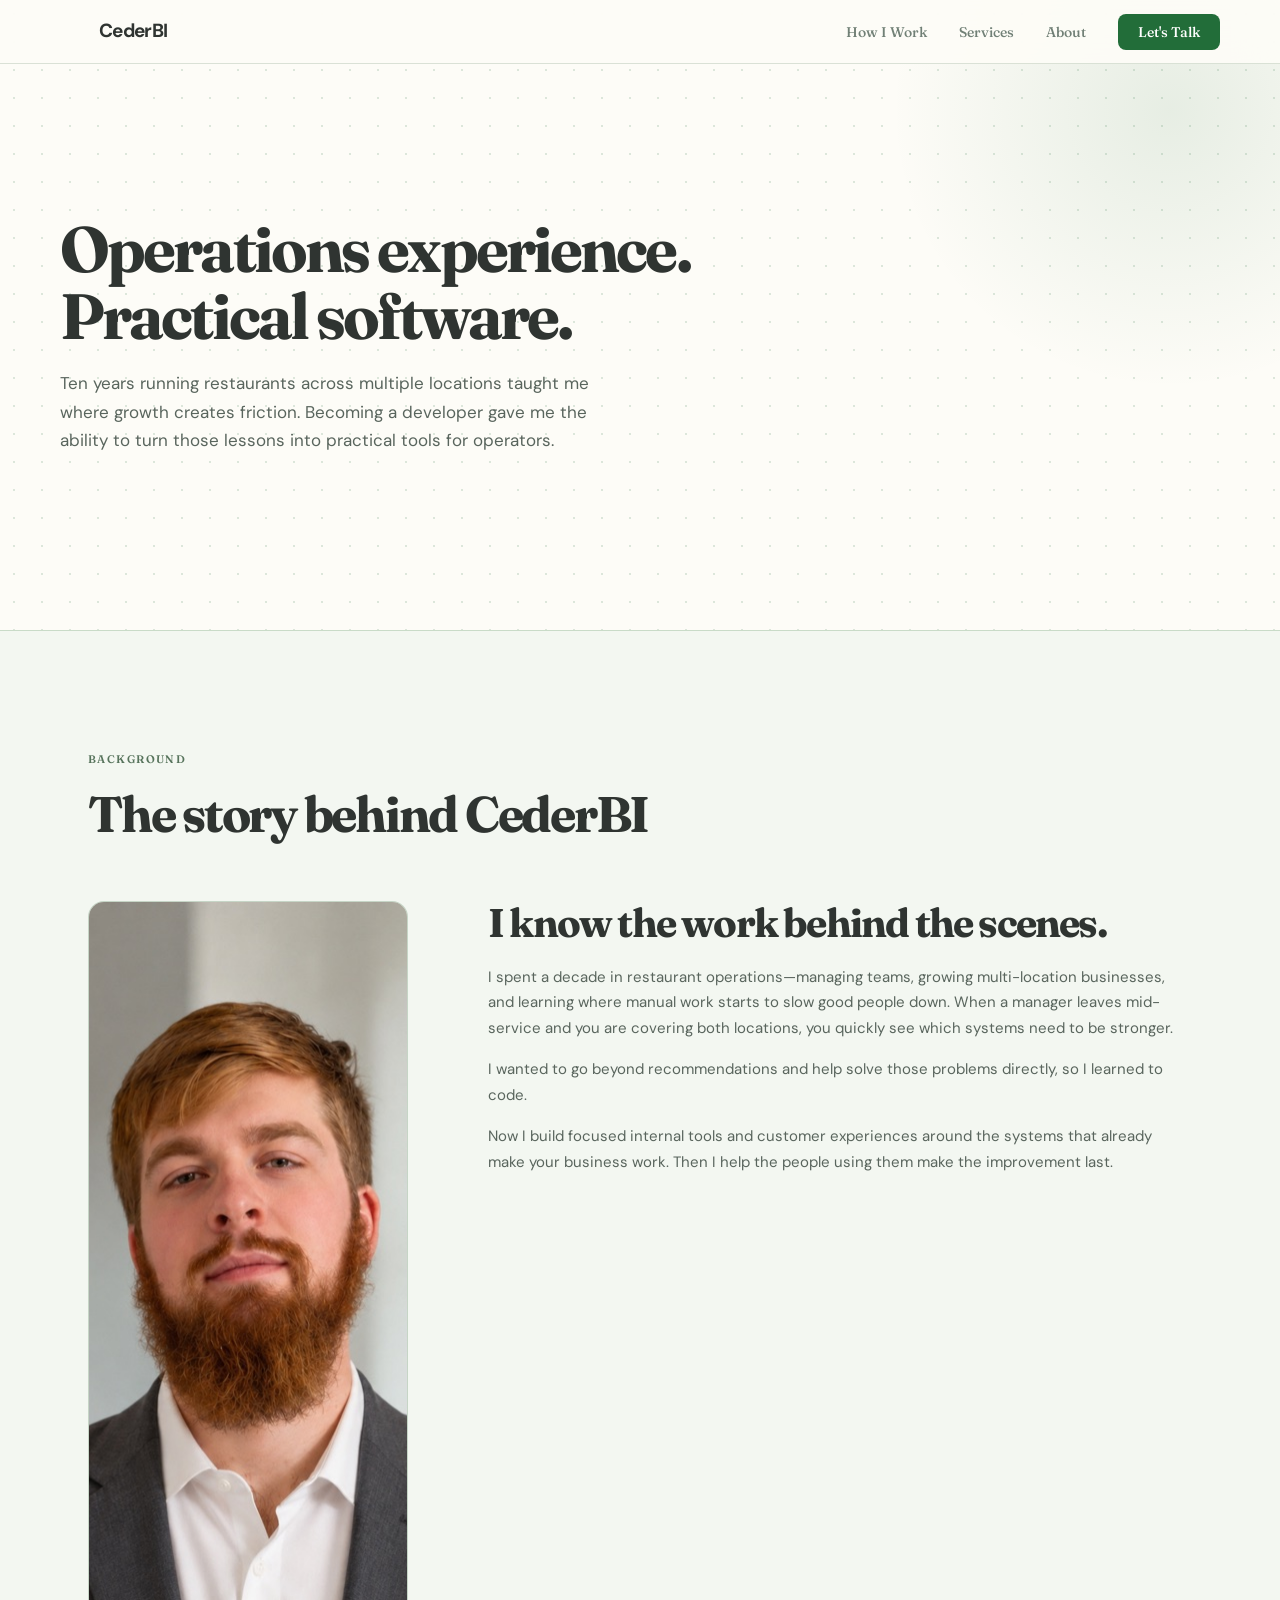
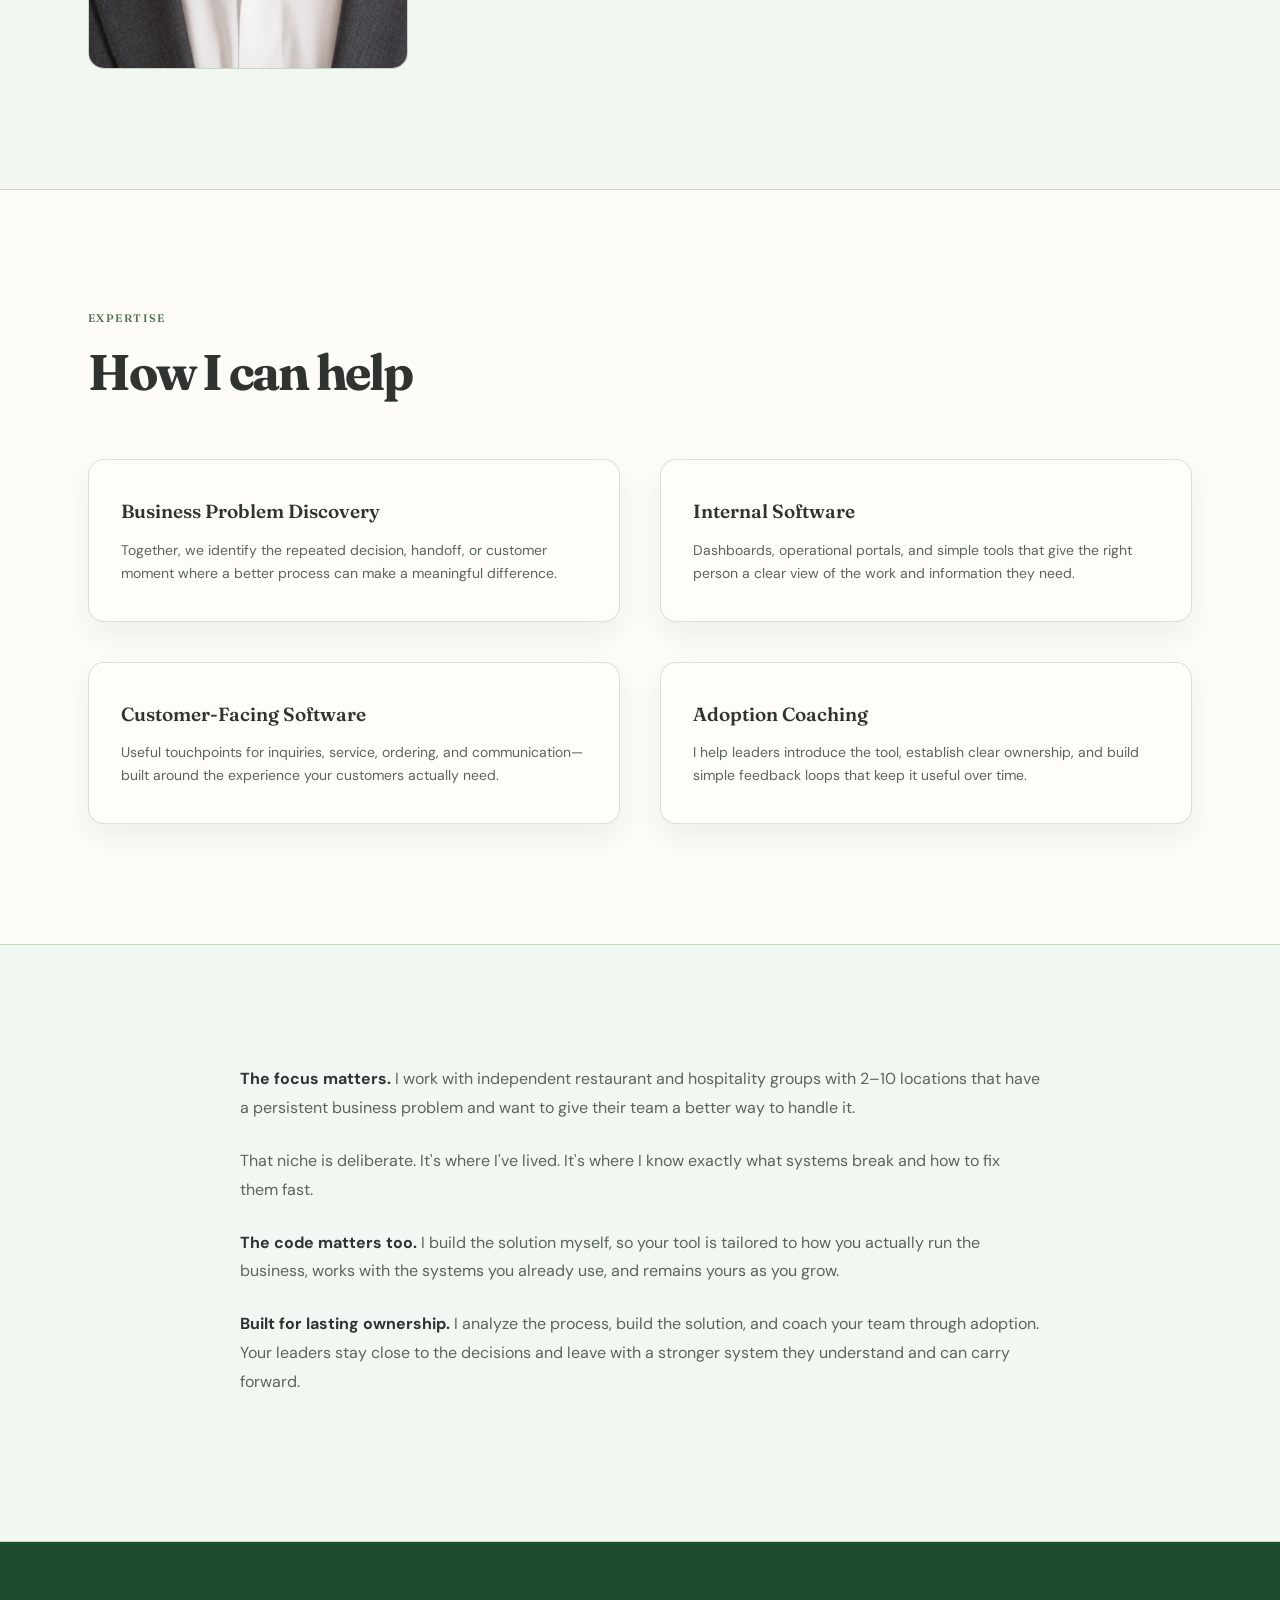
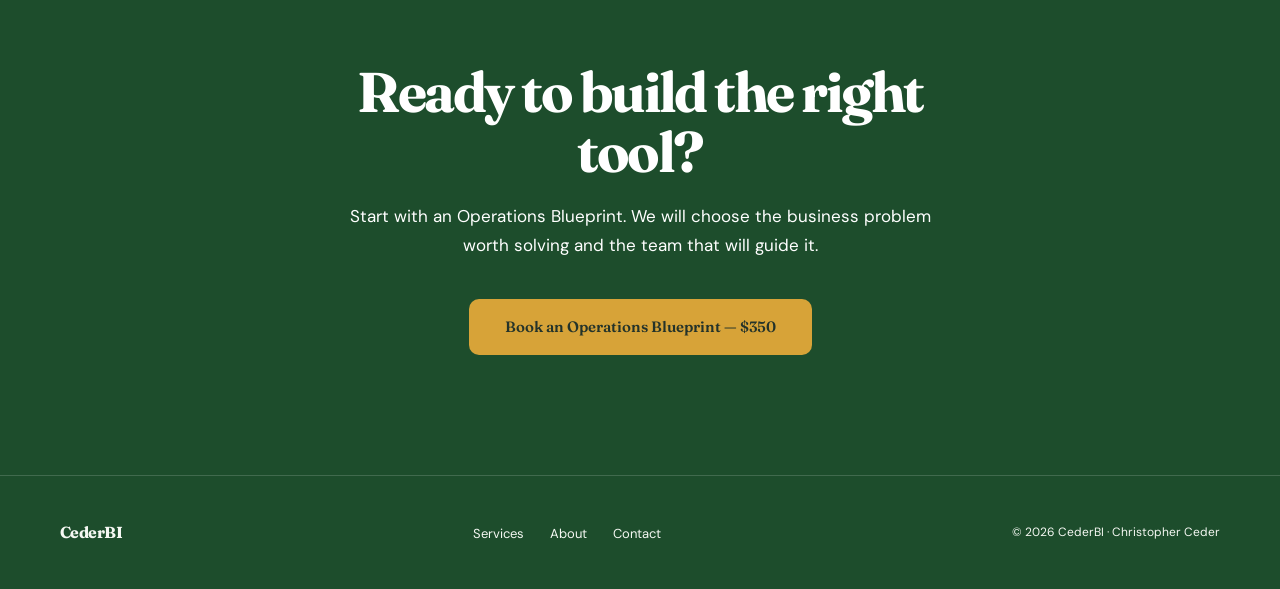
==== about.html @ f05409d7 "Refine positioning and messaging across site pages" ====
<!DOCTYPE html>
<html lang="en">
<head>
  <meta charset="UTF-8" />
  <meta name="viewport" content="width=device-width, initial-scale=1.0" />
  <title>About Christopher Ceder | Hospitality Software Builder</title>
  <meta name="description" content="Christopher Ceder combines restaurant-operations experience with software development to build focused tools and coach hospitality teams to use them." />
  <link rel="canonical" href="https://cederbi.com/about.html" />
  <meta property="og:title" content="About Christopher Ceder | CederBI" />
  <meta property="og:description" content="An operator who builds focused software for hospitality teams." />
  <meta property="og:type" content="profile" />
  <meta property="og:url" content="https://cederbi.com/about.html" />
  <meta property="og:image" content="https://cederbi.com/logo.png" />

  <link rel="preconnect" href="https://fonts.googleapis.com" />
  <link rel="preconnect" href="https://fonts.gstatic.com" crossorigin />
  <link href="https://fonts.googleapis.com/css2?family=DM+Sans:wght@400;500;600;700&family=Fraunces:opsz,wght@9..144,500;9..144,600;9..144,700&display=swap" rel="stylesheet" />
  <link rel="icon" type="image/png" href="favicon.png" />
  <style>
    :root {
      --bg-0: #090B0F;
      --bg-1: #0F1117;
      --bg-2: #14161E;
      --bdr: rgba(255, 255, 255, 0.07);
      --bdr-hover: rgba(255, 255, 255, 0.14);
      --bdr-accent: rgba(124, 58, 237, 0.28);
      --c-amber:  #F59E0B;
      --c-violet: #7C3AED;
      --c-indigo: #4F46E5;
      --grad:   linear-gradient(135deg, #F59E0B 0%, #7C3AED 52%, #4F46E5 100%);
      --grad-h: linear-gradient(90deg,  #F59E0B 0%, #7C3AED 52%, #4F46E5 100%);
      --t1: #F1F5F9;
      --t2: #94A3B8;
      --t3: #475569;
      --f-disp: 'Space Grotesk', system-ui, sans-serif;
      --f-body: 'Inter', system-ui, sans-serif;
      --max-w: 1160px;
      --sp: 120px;
      --r: 16px;
    }

    *, *::before, *::after { box-sizing: border-box; margin: 0; padding: 0; }
    html { scroll-behavior: smooth; }
    body {
      background: var(--bg-0);
      color: var(--t1);
      font-family: var(--f-body);
      font-size: 16px;
      line-height: 1.6;
      -webkit-font-smoothing: antialiased;
    }

    .wrap { max-width: var(--max-w); margin: 0 auto; padding: 0 28px; }
    .grad-text {
      background: var(--grad);
      -webkit-background-clip: text;
      -webkit-text-fill-color: transparent;
      background-clip: text;
    }
    .rule {
      width: 100%;
      height: 1px;
      background: var(--grad-h);
      opacity: 0.22;
    }
    .eyebrow {
      display: block;
      font-family: var(--f-disp);
      font-size: 11px;
      font-weight: 600;
      letter-spacing: 0.13em;
      text-transform: uppercase;
      color: var(--t3);
      margin-bottom: 18px;
    }

    .btn {
      display: inline-flex;
      align-items: center;
      justify-content: center;
      gap: 8px;
      font-family: var(--f-disp);
      font-weight: 600;
      font-size: 14px;
      border-radius: 10px;
      text-decoration: none;
      padding: 13px 26px;
      transition: opacity 0.2s ease, transform 0.2s ease;
      cursor: pointer;
      border: none;
    }
    .btn:hover { transform: translateY(-1px); }
    .btn-primary { background: var(--grad); color: #07060A; }
    .btn-primary:hover { opacity: 0.87; }
    .btn-ghost { background: transparent; color: var(--t2); border: 1px solid var(--bdr); }
    .btn-ghost:hover { border-color: var(--bdr-hover); color: var(--t1); }

    nav {
      position: fixed;
      top: 0; left: 0; right: 0;
      z-index: 200;
      padding: 0 28px;
      height: 64px;
      display: flex;
      align-items: center;
      background: rgba(9, 11, 15, 0.65);
      backdrop-filter: blur(20px);
      border-bottom: 1px solid var(--bdr);
      transition: background 0.3s;
    }
    .nav-inner {
      width: 100%;
      max-width: var(--max-w);
      margin: 0 auto;
      display: flex;
      align-items: center;
      justify-content: space-between;
    }
    .nav-logo {
      font-family: var(--f-disp);
      font-size: 18px;
      font-weight: 700;
      letter-spacing: -0.02em;
      color: var(--t1);
      text-decoration: none;
    }
    .nav-links {
      display: flex;
      align-items: center;
      gap: 32px;
      list-style: none;
    }
    .nav-links a {
      font-family: var(--f-disp);
      font-size: 14px;
      font-weight: 500;
      color: var(--t3);
      text-decoration: none;
      transition: color 0.2s;
    }
    .nav-links a:hover { color: var(--t1); }
    .nav-cta {
      font-family: var(--f-disp);
      font-size: 13px;
      font-weight: 600;
      background: var(--grad);
      color: #07060A !important;
      padding: 9px 20px;
      border-radius: 8px;
      text-decoration: none;
      transition: opacity 0.2s;
    }
    .nav-cta:hover { opacity: 0.85; }

    section { padding: var(--sp) 28px; }

    .hero {
      min-height: 70vh;
      padding: 120px 28px 80px;
      display: flex;
      align-items: center;
      position: relative;
      overflow: hidden;
    }
    .hero::before {
      content: '';
      position: absolute;
      inset: 0;
      background-image: radial-gradient(circle, rgba(255,255,255,0.045) 1px, transparent 1px);
      background-size: 28px 28px;
      pointer-events: none;
    }
    .hero-glow {
      position: absolute;
      top: -180px; right: -180px;
      width: 580px; height: 580px;
      background: radial-gradient(circle, rgba(124,58,237,0.11) 0%, transparent 68%);
      pointer-events: none;
    }
    .hero-inner {
      position: relative;
      z-index: 1;
      max-width: var(--max-w);
      margin: 0 auto;
      width: 100%;
    }
    .hero h1 {
      font-family: var(--f-disp);
      font-size: clamp(40px, 5vw, 64px);
      font-weight: 700;
      letter-spacing: -0.03em;
      line-height: 1.05;
      color: var(--t1);
      margin-bottom: 20px;
    }
    .hero p {
      font-size: 17px;
      color: var(--t2);
      line-height: 1.68;
      max-width: 560px;
    }

    .sec-head {
      margin-bottom: 60px;
    }
    .sec-head h2 {
      font-family: var(--f-disp);
      font-size: clamp(30px, 4vw, 50px);
      font-weight: 700;
      letter-spacing: -0.025em;
      line-height: 1.08;
      color: var(--t1);
    }
    .sec-head p {
      margin-top: 16px;
      font-size: 17px;
      color: var(--t2);
      max-width: 500px;
      line-height: 1.65;
    }

    .bio-section {
      background: var(--bg-1);
    }

    .bio-grid {
      display: grid;
      grid-template-columns: 320px 1fr;
      gap: 80px;
      align-items: start;
    }

    .bio-photo-wrap { position: relative; }

    .bio-photo-placeholder {
      width: 100%;
      aspect-ratio: 3/4;
      background: var(--bg-2);
      border: 1px solid var(--bdr);
      border-radius: 16px;
      display: flex;
      align-items: center;
      justify-content: center;
      color: var(--t3);
      font-family: var(--f-disp);
      font-size: 12px;
    }

    .bio-content h2 {
      font-family: var(--f-disp);
      font-size: clamp(26px, 3.5vw, 40px);
      font-weight: 700;
      letter-spacing: -0.025em;
      line-height: 1.1;
      color: var(--t1);
      margin-bottom: 20px;
    }
    .bio-content p {
      font-size: 15px;
      color: var(--t2);
      line-height: 1.7;
      margin-bottom: 16px;
    }

    .expertise {
      background: var(--bg-0);
    }

    .expertise-grid {
      display: grid;
      grid-template-columns: repeat(2, 1fr);
      gap: 40px;
    }

    .expertise-card {
      background: var(--bg-1);
      border: 1px solid var(--bdr);
      border-radius: var(--r);
      padding: 36px 32px;
      transition: border-color 0.25s ease;
    }
    .expertise-card:hover { border-color: var(--bdr-hover); }
    .expertise-card h3 {
      font-family: var(--f-disp);
      font-size: 19px;
      font-weight: 600;
      color: var(--t1);
      margin-bottom: 12px;
    }
    .expertise-card p {
      font-size: 14px;
      color: var(--t2);
      line-height: 1.65;
    }

    .story-section {
      background: var(--bg-1);
    }

    .story-inner {
      max-width: 800px;
      margin: 0 auto;
    }

    .story-inner p {
      font-size: 16px;
      color: var(--t2);
      line-height: 1.8;
      margin-bottom: 24px;
    }

    .story-inner p strong {
      color: var(--t1);
    }

    .cta-section {
      background: var(--bg-0);
      text-align: center;
    }

    .cta-inner {
      max-width: 600px;
      margin: 0 auto;
    }

    .cta-inner h2 {
      font-family: var(--f-disp);
      font-size: clamp(32px, 5vw, 56px);
      font-weight: 700;
      letter-spacing: -0.03em;
      line-height: 1.08;
      color: var(--t1);
      margin-bottom: 20px;
    }
    .cta-inner p {
      font-size: 17px;
      color: var(--t2);
      line-height: 1.65;
      margin-bottom: 40px;
    }

    footer {
      border-top: 1px solid var(--bdr);
      padding: 44px 28px;
      background: var(--bg-0);
    }
    .footer-inner {
      max-width: var(--max-w);
      margin: 0 auto;
      display: flex;
      align-items: center;
      justify-content: space-between;
    }
    .footer-logo {
      font-family: var(--f-disp);
      font-size: 16px;
      font-weight: 700;
      color: var(--t1);
      text-decoration: none;
    }
    .footer-nav {
      display: flex;
      gap: 26px;
      list-style: none;
    }
    .footer-nav a {
      font-size: 13px;
      color: var(--t3);
      text-decoration: none;
      transition: color 0.2s;
    }
    .footer-nav a:hover { color: var(--t1); }
    .footer-copy {
      font-size: 12px;
      color: var(--t3);
    }

    .reveal {
      opacity: 0;
      transform: translateY(22px);
      transition: opacity 0.65s ease, transform 0.65s ease;
    }
    .reveal.in {
      opacity: 1;
      transform: translateY(0);
    }
    .d1 { transition-delay: 0.08s; }
    .d2 { transition-delay: 0.16s; }

    @media (prefers-reduced-motion: reduce) {
      .reveal { opacity: 1; transform: none; transition: none; }
    }

    @media (max-width: 960px) {
      :root { --sp: 80px; }
      .bio-grid,
      .expertise-grid { grid-template-columns: 1fr; gap: 48px; }
      .footer-inner { flex-direction: column; gap: 20px; text-align: center; }
      .footer-nav { justify-content: center; }
      nav .nav-links { display: none; }
    }
  </style>
  <link rel="stylesheet" href="site.css?v=20260731-1" />
</head>
<body>
  <a class="skip-link" href="#main-content">Skip to content</a>

  <nav id="nav">
    <div class="nav-inner">
      <a class="nav-logo" href="index.html"><span class="brand-mark" aria-hidden="true"><img src="logo.png" alt="" /></span><span>CederBI</span></a>
      <button class="nav-toggle" type="button" aria-expanded="false" aria-controls="primary-navigation">Menu</button>
      <ul class="nav-links" id="primary-navigation">
        <li><a href="index.html#approach">How I Work</a></li>
        <li><a href="services.html">Services</a></li>
        <li><a href="about.html">About</a></li>
        <li><a class="nav-cta" href="contact.html">Let's Talk</a></li>
      </ul>
    </div>
  </nav>

  <main id="main-content">

  <section class="hero">
    <div class="hero-glow"></div>
    <div class="hero-inner reveal">
      <h1>Operations experience.<br>Practical software.</h1>
      <p>Ten years running restaurants across multiple locations taught me where growth creates friction. Becoming a developer gave me the ability to turn those lessons into practical tools for operators.</p>
    </div>
  </section>

  <div class="rule"></div>

  <section class="bio-section">
    <div class="wrap">
      <div class="sec-head reveal">
        <span class="eyebrow">Background</span>
        <h2>The story behind CederBI</h2>
      </div>

      <div class="bio-grid">
        <div class="bio-photo-wrap reveal">
          <img src="headshot.jpg" alt="Christopher Ceder" width="960" height="768" loading="lazy" class="bio-photo-placeholder" style="object-fit: cover; object-position: center top;">
        </div>

        <div class="bio-content reveal d2">
          <h2>I know the work behind the scenes.</h2>
          <p>I spent a decade in restaurant operations—managing teams, growing multi-location businesses, and learning where manual work starts to slow good people down. When a manager leaves mid-service and you are covering both locations, you quickly see which systems need to be stronger.</p>
          <p>I wanted to go beyond recommendations and help solve those problems directly, so I learned to code.</p>
          <p>Now I build focused internal tools and customer experiences around the systems that already make your business work. Then I help the people using them make the improvement last.</p>
        </div>
      </div>
    </div>
  </section>

  <div class="rule"></div>

  <section class="expertise">
    <div class="wrap">
      <div class="sec-head reveal">
        <span class="eyebrow">Expertise</span>
        <h2>How I can help</h2>
      </div>

      <div class="expertise-grid">
        <div class="expertise-card reveal d1">
          <h3>Business Problem Discovery</h3>
          <p>Together, we identify the repeated decision, handoff, or customer moment where a better process can make a meaningful difference.</p>
        </div>

        <div class="expertise-card reveal d2">
          <h3>Internal Software</h3>
          <p>Dashboards, operational portals, and simple tools that give the right person a clear view of the work and information they need.</p>
        </div>

        <div class="expertise-card reveal d1">
          <h3>Customer-Facing Software</h3>
          <p>Useful touchpoints for inquiries, service, ordering, and communication—built around the experience your customers actually need.</p>
        </div>

        <div class="expertise-card reveal d2">
          <h3>Adoption Coaching</h3>
          <p>I help leaders introduce the tool, establish clear ownership, and build simple feedback loops that keep it useful over time.</p>
        </div>
      </div>
    </div>
  </section>

  <div class="rule"></div>

  <section class="story-section">
    <div class="wrap">
      <div class="story-inner reveal">
        <p><strong>The focus matters.</strong> I work with independent restaurant and hospitality groups with 2–10 locations that have a persistent business problem and want to give their team a better way to handle it.</p>
        
        <p>That niche is deliberate. It's where I've lived. It's where I know exactly what systems break and how to fix them fast.</p>

        <p><strong>The code matters too.</strong> I build the solution myself, so your tool is tailored to how you actually run the business, works with the systems you already use, and remains yours as you grow.</p>

        <p><strong>Built for lasting ownership.</strong> I analyze the process, build the solution, and coach your team through adoption. Your leaders stay close to the decisions and leave with a stronger system they understand and can carry forward.</p>
      </div>
    </div>
  </section>

  <div class="rule"></div>

  <section class="cta-section">
    <div class="cta-inner reveal">
      <h2>Ready to build the right tool?</h2>
      <p>Start with an Operations Blueprint. We will choose the business problem worth solving and the team that will guide it.</p>
      <a class="btn btn-primary" href="contact.html" style="font-size:15px;padding:16px 36px;">Book an Operations Blueprint — $350</a>
    </div>
  </section>

  </main>

  <footer>
    <div class="footer-inner">
      <a class="footer-logo" href="index.html">CederBI</a>
      <ul class="footer-nav">
        <li><a href="services.html">Services</a></li>
        <li><a href="about.html">About</a></li>
        <li><a href="contact.html">Contact</a></li>
      </ul>
      <span class="footer-copy">© 2026 CederBI · Christopher Ceder</span>
    </div>
  </footer>

  <script src="site.js" defer></script>

</body>
</html>
---- site.css ----
/* Shared site foundation. Page-specific layout remains with each page. */
.skip-link {
  position: fixed;
  top: 10px;
  left: 10px;
  z-index: 1000;
  padding: 10px 14px;
  border-radius: 8px;
  background: #f1f5f9;
  color: #090b0f;
  font-weight: 700;
  text-decoration: none;
  transform: translateY(-160%);
}

.skip-link:focus { transform: translateY(0); }

a:focus-visible,
button:focus-visible,
input:focus-visible,
select:focus-visible,
textarea:focus-visible {
  outline: 3px solid #c88f27;
  outline-offset: 3px;
}

.nav-toggle {
  display: none;
  width: 42px;
  height: 38px;
  border: 1px solid var(--bdr);
  border-radius: 8px;
  background: var(--bg-1);
  color: var(--t1);
  font: 600 13px var(--f-disp);
  cursor: pointer;
}

.form-status {
  display: none;
  margin: 16px 0 0;
  color: var(--t2);
  font-size: 14px;
}

@media (max-width: 960px) {
  .nav-toggle { display: block; }
  nav .nav-links.nav-links-open {
    display: flex !important;
    position: absolute;
    top: 56px;
    left: 16px;
    right: 16px;
    flex-direction: column;
    align-items: stretch;
    gap: 4px;
    padding: 12px;
    border: 1px solid var(--bdr);
    border-radius: 12px;
    background: #fdfcf7;
    box-shadow: 0 18px 40px rgba(0, 0, 0, .35);
  }
  nav .nav-links.nav-links-open a { display: block; padding: 10px 12px; }
  nav .nav-links.nav-links-open .nav-cta { text-align: center; }
}

/* Brand system drawn from the CederBI logo: growth green, warm gold, and charcoal. */
:root {
  --bg-0: #fdfcf7 !important;
  --bg-1: #f3f7f1 !important;
  --bg-2: #e5eee3 !important;
  --bg-3: #d7e5d5 !important;
  --bdr: rgba(37, 82, 47, .16) !important;
  --bdr-hover: rgba(37, 82, 47, .36) !important;
  --bdr-accent: rgba(200, 143, 39, .52) !important;
  --c-amber: #c88f27 !important;
  --c-violet: #226d39 !important;
  --c-indigo: #226d39 !important;
  --grad: #226d39 !important;
  --grad-h: #226d39 !important;
  --t1: #2f3431 !important;
  --t2: #59655d !important;
  --t3: #718076 !important;
  --f-disp: 'Fraunces', Georgia, serif !important;
  --f-body: 'DM Sans', system-ui, sans-serif !important;
}

body { background: var(--bg-0) !important; color: var(--t1) !important; }
nav { background: rgba(253, 252, 247, .93) !important; }
.nav-logo, .footer-logo { letter-spacing: -.035em !important; }
.nav-logo { display: inline-flex !important; align-items: center !important; gap: 8px !important; font-family: var(--f-body) !important; font-size: 19px !important; }
.brand-mark { display: inline-block; width: 31px; height: 31px; overflow: hidden; flex: 0 0 31px; border-radius: 5px; }
.brand-mark img { display: block; width: 100px; max-width: none; height: auto; transform: translate(-34px, -26px); }
.grad-text { background: none !important; -webkit-text-fill-color: var(--c-violet) !important; color: var(--c-violet) !important; }
.rule { background: #c9dbc8 !important; opacity: 1 !important; }
.btn-primary, .nav-cta, .submit-btn { background: #226d39 !important; color: #ffffff !important; }
.btn-ghost { color: var(--t1) !important; background: transparent !important; }
.eyebrow, .hero-pill, .contact-label { color: #56735b !important; }
.hero::before { background-image: radial-gradient(circle, rgba(34, 109, 57, .15) 1px, transparent 1px) !important; }
.hero-glow-v { background: radial-gradient(circle, rgba(200, 143, 39, .13) 0%, transparent 68%) !important; }
.hero-glow-a, .hero-glow { background: radial-gradient(circle, rgba(34, 109, 57, .10) 0%, transparent 68%) !important; }
.hero h1, .sec-head h2, .bio-content h2, .contact-info h2, .final-cta h2, .cta-inner h2 { letter-spacing: -.045em !important; }

/* Replace glossy SaaS cards with warmer, printed-material surfaces. */
.diff-visual, .svc-card, .service-card, .approach-card, .ity-card, .expertise-card,
.contact-form, .faq-item, .about-float-card, .focus-card {
  box-shadow: 0 12px 30px rgba(54, 44, 31, .07) !important;
}
.svc-card, .service-card, .approach-card, .ity-card, .expertise-card, .faq-item, .contact-form {
  background: #fffdf8 !important;
}
.svc-card:hover, .service-card:hover, .approach-card:hover { transform: translateY(-3px) !important; }
.svc-featured, .service-card.featured { background: #e7f0e4 !important; border-color: #226d39 !important; }
.svc-badge { background: #c88f27 !important; color: #24332a !important; }
.ity, .services-bg, .bio-section, .contact-section { background: #f3f7f1 !important; }
.final-cta, .cta-section { background: #1d4d2c !important; }
.final-cta h2, .final-cta p, .cta-inner h2, .cta-inner p { color: #ffffff !important; }
.final-cta .btn-primary, .cta-section .btn-primary { background: #d7a338 !important; color: #24332a !important; }
footer { background: #1d4d2c !important; border-color: rgba(255,255,255,.16) !important; }
footer, footer a, .footer-copy { color: #f5f8f3 !important; }

.focus-card {
  align-self: center;
  padding: 42px;
  border: 1px solid #c9dbc8;
  border-radius: 18px;
  background: #e7f0e4;
  color: var(--t1);
  transform: none;
}
.focus-card-label { margin-bottom: 20px; color: #a8761f; font-size: 11px; font-weight: 700; letter-spacing: .13em; text-transform: uppercase; }
.focus-card h2 { margin-bottom: 28px; font: 600 clamp(28px, 3vw, 40px)/1.08 var(--f-disp); letter-spacing: -.04em; }
.focus-card-steps { border-top: 1px solid #c3d5c2; }
.focus-card-steps div { display: grid; grid-template-columns: 48px 1fr; gap: 12px; padding: 16px 0; border-bottom: 1px solid #c3d5c2; }
.focus-card-steps span { color: #a8761f; font: 600 14px var(--f-disp); }
.focus-card-steps p, .focus-card-note { color: #4f6053; font-size: 14px; line-height: 1.5; }
.focus-card-note { margin-top: 22px; }

@media (max-width: 960px) {
  .focus-card { display: none; }
  nav .nav-links.nav-links-open { background: #fffaf2; }
}
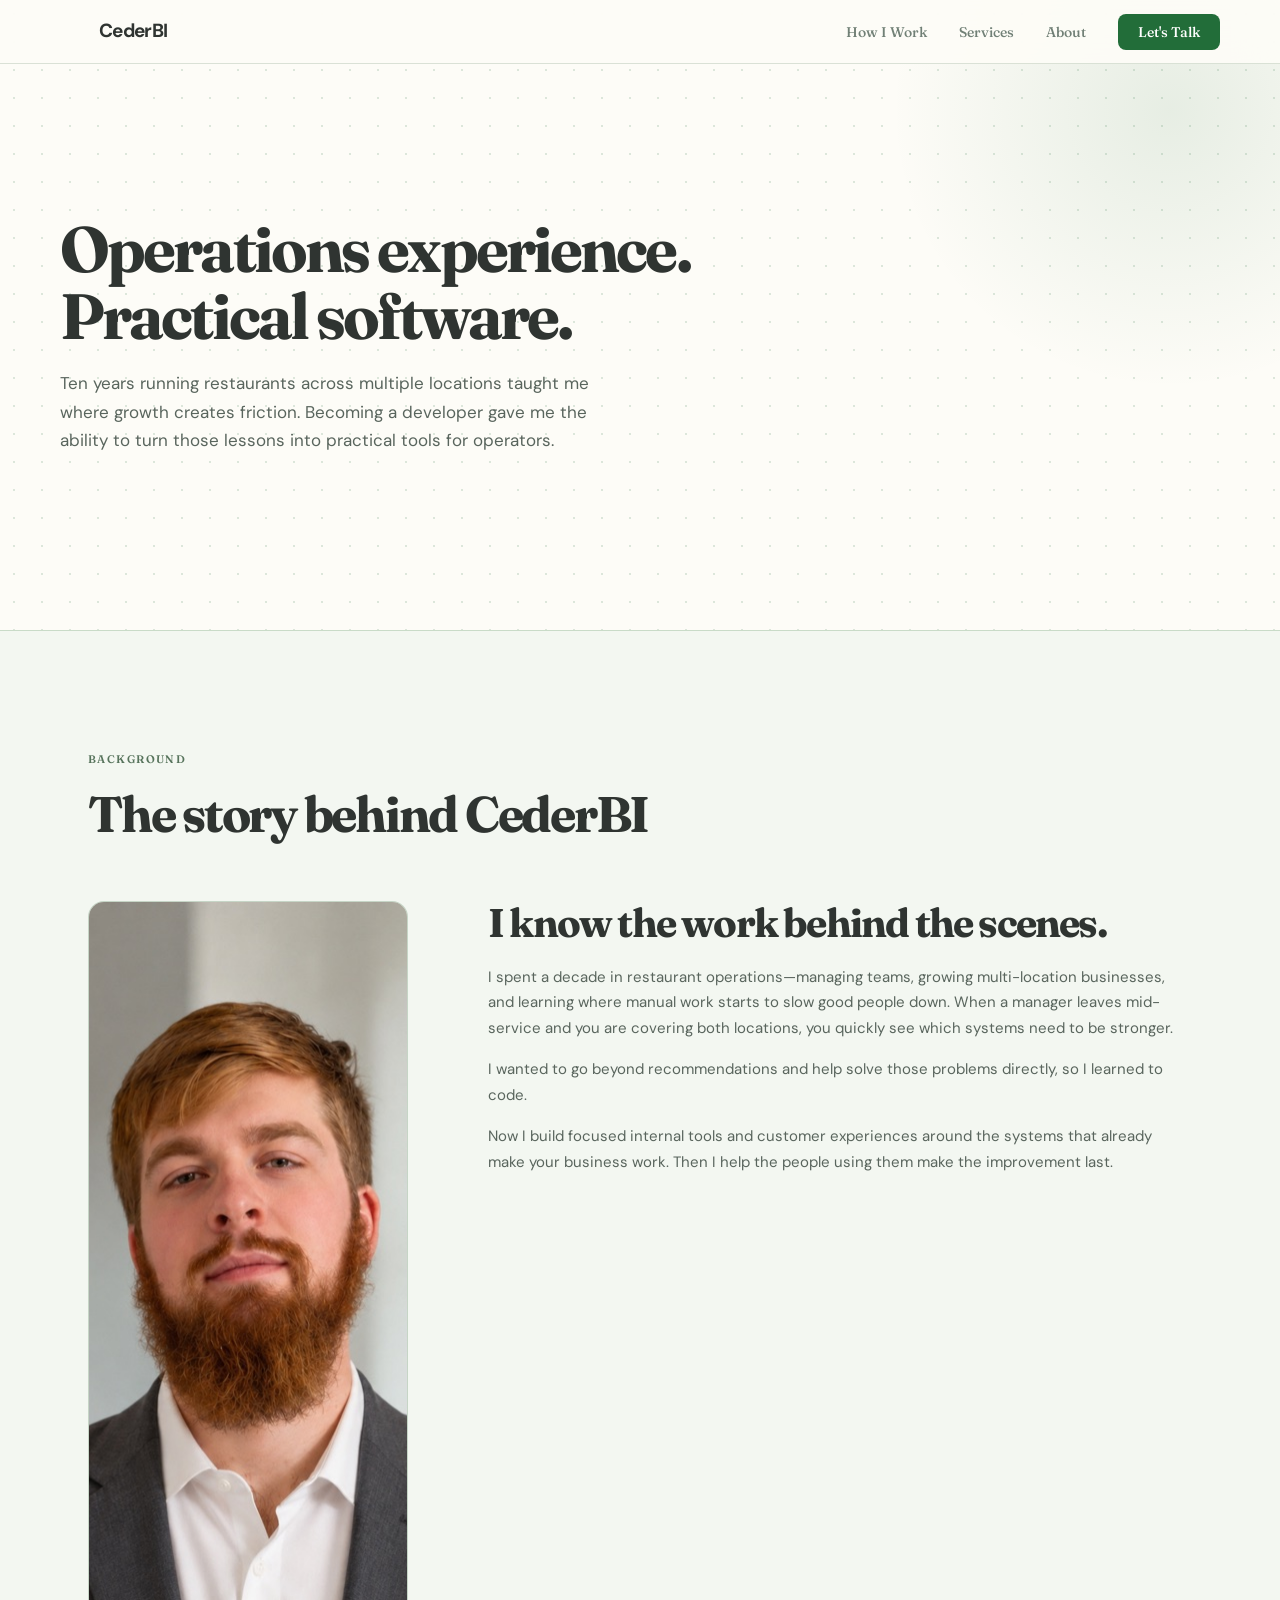
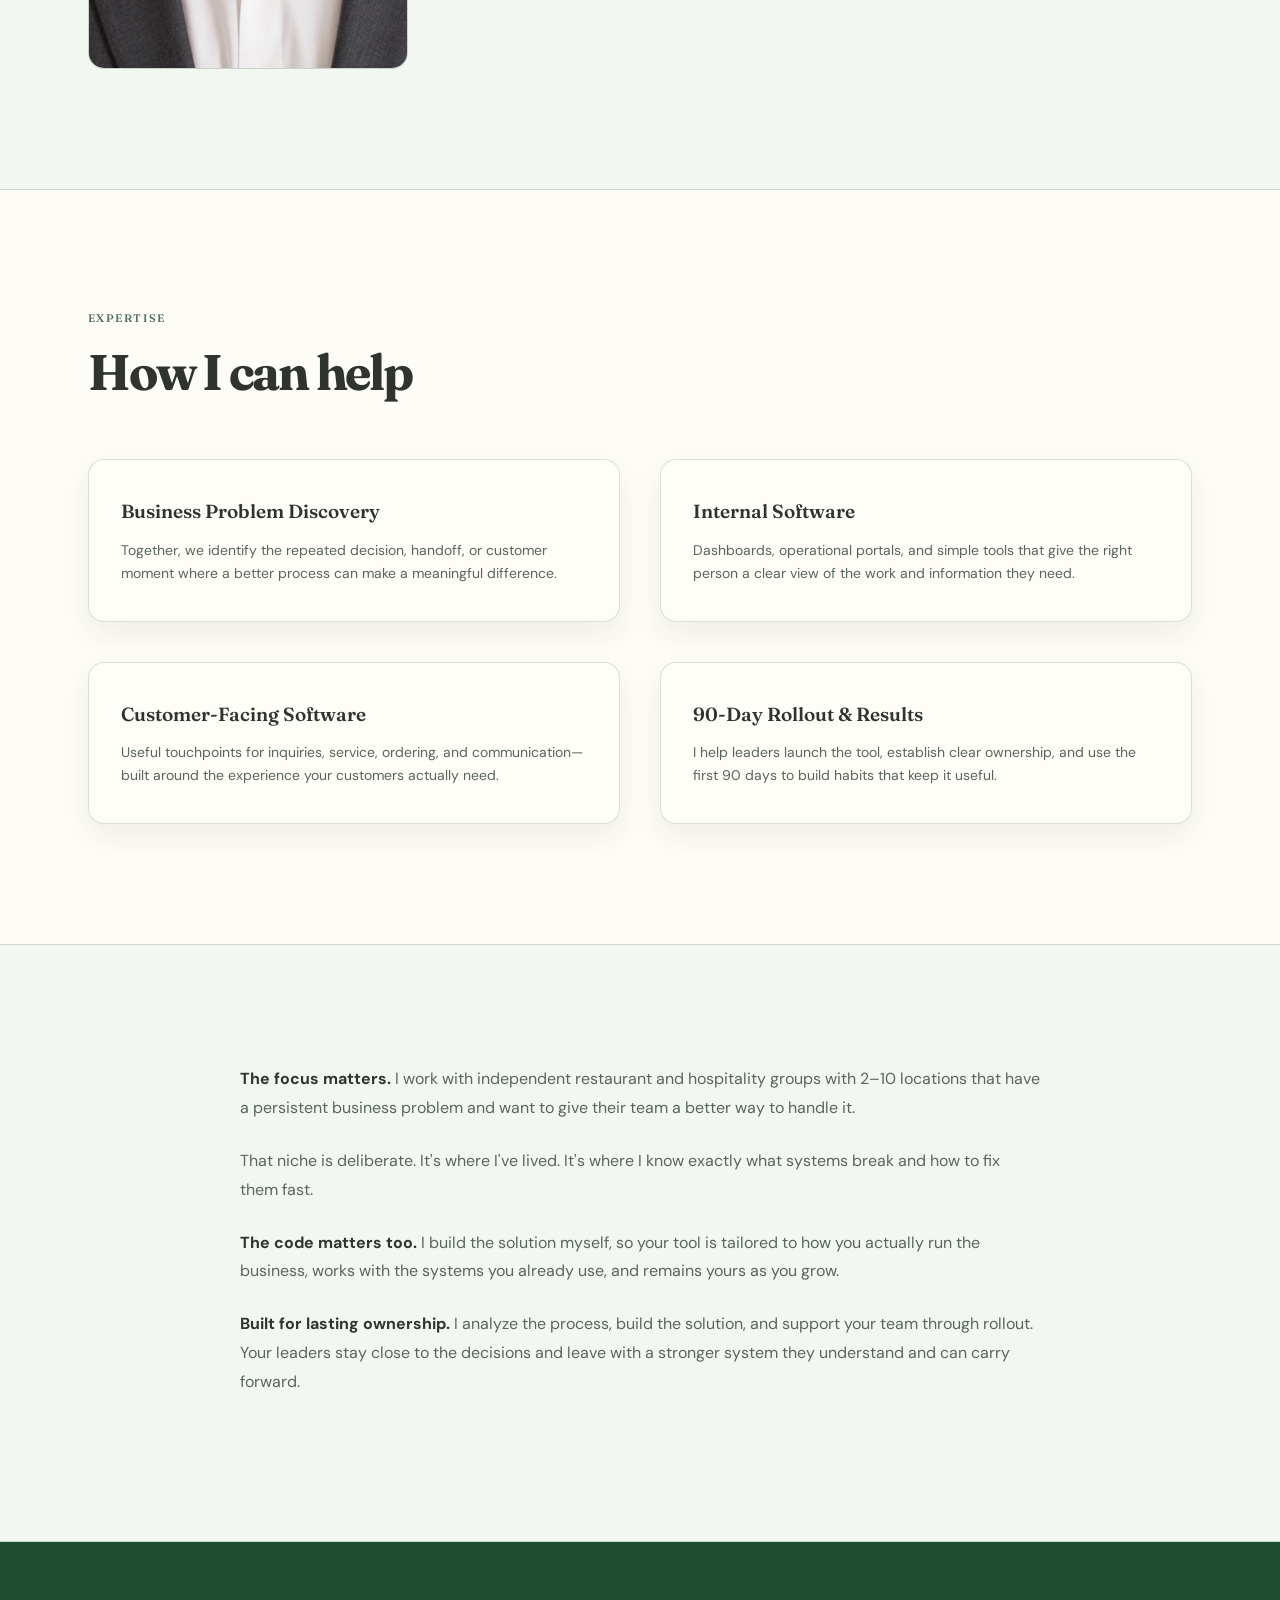
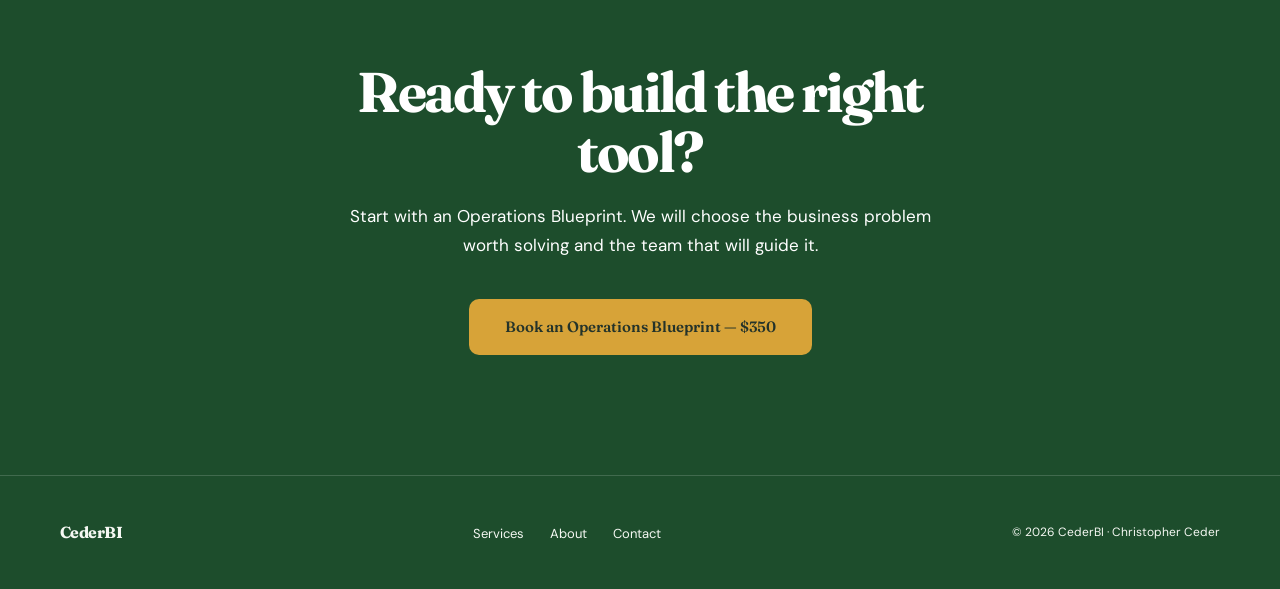
==== commit b5915a3b: "Reframe adoption coaching as a 90-day rollout program" ====
--- a/about.html
+++ b/about.html
@@ -400,7 +400,7 @@
       nav .nav-links { display: none; }
     }
   </style>
-  <link rel="stylesheet" href="site.css?v=20260731-1" />
+  <link rel="stylesheet" href="site.css?v=20260801-1" />
 </head>
 <body>
   <a class="skip-link" href="#main-content">Skip to content</a>
@@ -478,8 +478,8 @@
         </div>
 
         <div class="expertise-card reveal d2">
-          <h3>Adoption Coaching</h3>
-          <p>I help leaders introduce the tool, establish clear ownership, and build simple feedback loops that keep it useful over time.</p>
+          <h3>90-Day Rollout &amp; Results</h3>
+          <p>I help leaders launch the tool, establish clear ownership, and use the first 90 days to build habits that keep it useful.</p>
         </div>
       </div>
     </div>
@@ -496,7 +496,7 @@
 
         <p><strong>The code matters too.</strong> I build the solution myself, so your tool is tailored to how you actually run the business, works with the systems you already use, and remains yours as you grow.</p>
 
-        <p><strong>Built for lasting ownership.</strong> I analyze the process, build the solution, and coach your team through adoption. Your leaders stay close to the decisions and leave with a stronger system they understand and can carry forward.</p>
+        <p><strong>Built for lasting ownership.</strong> I analyze the process, build the solution, and support your team through rollout. Your leaders stay close to the decisions and leave with a stronger system they understand and can carry forward.</p>
       </div>
     </div>
   </section>
@@ -525,7 +525,7 @@
     </div>
   </footer>
 
-  <script src="site.js" defer></script>
+  <script src="site.js?v=20260801-1" defer></script>
 
 </body>
 </html>
--- a/site.css
+++ b/site.css
@@ -140,3 +140,188 @@
   .focus-card { display: none; }
   nav .nav-links.nav-links-open { background: #fffaf2; }
 }
+
+/* Interactive product showcase */
+.product-showcase {
+  padding: 112px 0;
+  background: #f3f7f1;
+  overflow: hidden;
+}
+.showcase-head {
+  display: flex;
+  align-items: end;
+  justify-content: space-between;
+  gap: 28px;
+  margin-bottom: 42px;
+}
+.showcase-head .sec-head { margin: 0; max-width: 690px; }
+.showcase-head .sec-head p { max-width: 620px; }
+.showcase-controls { display: flex; gap: 10px; flex: 0 0 auto; }
+.showcase-arrow {
+  width: 46px;
+  height: 46px;
+  border: 1px solid #b9cfba;
+  border-radius: 50%;
+  background: #fffdf8;
+  color: #226d39;
+  font: 700 21px/1 var(--f-body);
+  cursor: pointer;
+  transition: background .2s ease, color .2s ease, transform .2s ease;
+}
+.showcase-arrow:hover { background: #226d39; color: #fff; transform: translateY(-1px); }
+.demo-viewport { overflow: hidden; border-radius: 22px; touch-action: pan-y; cursor: grab; }
+.demo-viewport:active { cursor: grabbing; }
+.demo-track { display: flex; transition: transform .5s cubic-bezier(.22,.8,.28,1); }
+.demo-slide { flex: 0 0 100%; min-width: 0; }
+.demo-frame {
+  --demo-bg: #f7fbf7;
+  --demo-panel: #e5f0e5;
+  --demo-card: #ffffff;
+  --demo-ink: #26382b;
+  --demo-muted: #718076;
+  --demo-brand: #226d39;
+  --demo-accent: #c88f27;
+  --demo-line: #d5e3d4;
+  position: relative;
+  min-height: 500px;
+  overflow: hidden;
+  border: 1px solid var(--demo-line);
+  border-radius: 22px;
+  background: var(--demo-bg);
+  color: var(--demo-ink);
+  box-shadow: 0 18px 46px rgba(37, 75, 44, .1);
+}
+.demo-theme-navy .demo-frame {
+  --demo-bg: #f8faff;
+  --demo-panel: #e7eefb;
+  --demo-card: #ffffff;
+  --demo-ink: #263b5a;
+  --demo-muted: #70809a;
+  --demo-brand: #315d97;
+  --demo-accent: #d49b2c;
+  --demo-line: #d7e0f0;
+  box-shadow: 0 18px 46px rgba(36, 59, 90, .11);
+}
+.demo-theme-sand .demo-frame {
+  --demo-bg: #fffcf6;
+  --demo-panel: #f3e8d6;
+  --demo-card: #fffefa;
+  --demo-ink: #4c3a2d;
+  --demo-muted: #897566;
+  --demo-brand: #9b5d35;
+  --demo-accent: #c48e27;
+  --demo-line: #eadbc5;
+  box-shadow: 0 18px 46px rgba(87, 59, 37, .1);
+}
+.demo-window-bar {
+  height: 48px;
+  display: flex;
+  align-items: center;
+  gap: 6px;
+  padding: 0 18px;
+  border-bottom: 1px solid var(--demo-line);
+  background: var(--demo-card);
+}
+.demo-window-dot { width: 9px; height: 9px; border-radius: 50%; background: var(--demo-line); }
+.demo-window-dot:first-child { background: var(--demo-accent); }
+.demo-window-title { margin-left: 8px; color: var(--demo-muted); font-size: 12px; font-weight: 700; letter-spacing: .04em; }
+.demo-shell { display: grid; grid-template-columns: 172px minmax(0, 1fr); min-height: 451px; }
+.demo-sidebar { padding: 24px 16px; background: var(--demo-panel); border-right: 1px solid var(--demo-line); }
+.demo-brand { display: flex; align-items: center; gap: 8px; margin: 0 0 31px 6px; color: var(--demo-brand); font-size: 14px; font-weight: 800; }
+.demo-brand-mark { width: 19px; height: 19px; border-radius: 6px 6px 6px 2px; background: var(--demo-brand); position: relative; }
+.demo-brand-mark::after { content: ''; position: absolute; width: 8px; height: 8px; right: -3px; top: -3px; border-top: 3px solid var(--demo-accent); border-right: 3px solid var(--demo-accent); transform: rotate(45deg); }
+.demo-nav-item { display: flex; width: 100%; align-items: center; gap: 9px; margin: 4px 0; padding: 9px 10px; border: 0; border-radius: 8px; background: transparent; color: var(--demo-muted); font: 700 12px var(--f-body); text-align: left; cursor: pointer; transition: background .18s ease, color .18s ease; }
+.demo-nav-item::before { content: ''; width: 7px; height: 7px; border-radius: 2px; background: currentColor; opacity: .5; }
+.demo-nav-item.is-current { background: var(--demo-card); color: var(--demo-brand); box-shadow: 0 2px 8px rgba(32, 50, 35, .04); }
+.demo-nav-item:not(.is-current):hover { background: rgba(255,255,255,.45); color: var(--demo-ink); }
+.demo-main { padding: 28px 30px 30px; min-width: 0; transition: opacity .18s ease, transform .18s ease; }
+.demo-main.is-switching { opacity: .25; transform: translateY(7px); }
+.demo-main-top { display: flex; align-items: start; justify-content: space-between; gap: 16px; margin-bottom: 25px; }
+.demo-kicker { margin-bottom: 5px; color: var(--demo-accent); font-size: 10px; font-weight: 800; letter-spacing: .12em; text-transform: uppercase; }
+.demo-main h3 { margin: 0; color: var(--demo-ink); font: 700 clamp(22px, 2.8vw, 31px)/1.1 var(--f-body); letter-spacing: -.04em; }
+.demo-tabs { display: flex; gap: 4px; padding: 3px; border-radius: 8px; background: var(--demo-panel); }
+.demo-tabs button { border: 0; border-radius: 6px; padding: 7px 10px; background: transparent; color: var(--demo-muted); font: 700 11px var(--f-body); cursor: pointer; }
+.demo-tabs button.is-active { background: var(--demo-card); color: var(--demo-brand); box-shadow: 0 1px 4px rgba(32, 50, 35, .08); }
+.demo-metrics { display: grid; grid-template-columns: repeat(4, minmax(0, 1fr)); gap: 11px; margin-bottom: 13px; }
+.demo-metric, .demo-chart, .demo-list { border: 1px solid var(--demo-line); border-radius: 12px; background: var(--demo-card); }
+.demo-metric { padding: 15px; }
+.demo-metric p, .demo-list-title { margin: 0 0 8px; color: var(--demo-muted); font-size: 10px; font-weight: 700; letter-spacing: .04em; text-transform: uppercase; }
+.demo-metric strong { display: block; color: var(--demo-ink); font: 800 21px/1 var(--f-body); letter-spacing: -.04em; }
+.demo-metric span { display: block; margin-top: 7px; color: var(--demo-brand); font-size: 10px; font-weight: 800; }
+.demo-bottom { display: grid; grid-template-columns: 1.2fr .8fr; gap: 13px; }
+.demo-chart { min-height: 184px; padding: 17px; }
+.demo-chart-head { display: flex; align-items: center; justify-content: space-between; margin-bottom: 19px; color: var(--demo-ink); font-size: 12px; font-weight: 800; }
+.demo-chart-head span { color: var(--demo-brand); font-size: 10px; }
+.demo-bars { display: flex; align-items: end; gap: 8px; height: 110px; padding-top: 12px; border-bottom: 1px solid var(--demo-line); }
+.demo-bars i { display: block; flex: 1; min-width: 8px; border-radius: 5px 5px 1px 1px; background: var(--demo-panel); }
+.demo-bars i.is-highlight { background: var(--demo-brand); }
+.demo-list { padding: 17px; }
+.demo-list-title { margin-bottom: 11px; }
+.demo-list-row { display: flex; align-items: center; justify-content: space-between; gap: 10px; padding: 9px 0; border-top: 1px solid var(--demo-line); color: var(--demo-ink); font-size: 11px; font-weight: 700; }
+.demo-list-row:first-of-type { border-top: 0; }
+.demo-list-row span { color: var(--demo-brand); font-size: 10px; }
+.demo-location-grid { display: grid; grid-template-columns: repeat(3, minmax(0, 1fr)); gap: 12px; }
+.demo-location { padding: 17px; border: 1px solid var(--demo-line); border-radius: 12px; background: var(--demo-card); }
+.demo-location h4 { margin: 0 0 13px; color: var(--demo-ink); font: 800 15px/1.2 var(--f-body); }
+.demo-location p { display: flex; justify-content: space-between; margin: 7px 0; color: var(--demo-muted); font-size: 10px; font-weight: 700; }
+.demo-location p strong { color: var(--demo-ink); }
+.demo-progress { height: 6px; overflow: hidden; margin-top: 16px; border-radius: 10px; background: var(--demo-panel); }
+.demo-progress i { display: block; height: 100%; border-radius: inherit; background: var(--demo-brand); }
+.demo-queue { display: grid; grid-template-columns: .9fr 1.1fr; gap: 13px; }
+.demo-queue-card { padding: 17px; border: 1px solid var(--demo-line); border-radius: 12px; background: var(--demo-card); }
+.demo-queue-card h4 { margin: 0 0 14px; color: var(--demo-ink); font-size: 13px; }
+.demo-ticket { display: flex; align-items: center; gap: 9px; padding: 10px 0; border-top: 1px solid var(--demo-line); color: var(--demo-ink); font-size: 11px; font-weight: 700; }
+.demo-ticket:first-of-type { border-top: 0; }
+.demo-ticket-dot { width: 8px; height: 8px; flex: 0 0 auto; border-radius: 50%; background: var(--demo-accent); }
+.demo-ticket-dot.is-green { background: var(--demo-brand); }
+.demo-ticket span:last-child { margin-left: auto; color: var(--demo-muted); font-size: 10px; }
+.demo-workspace-grid { display: grid; grid-template-columns: 1.08fr .92fr; gap: 13px; }
+.demo-workspace-card { min-height: 206px; padding: 17px; border: 1px solid var(--demo-line); border-radius: 12px; background: var(--demo-card); }
+.demo-workspace-card h4 { margin: 0 0 13px; color: var(--demo-ink); font-size: 13px; }
+.demo-workspace-card p { margin: 0; color: var(--demo-muted); font-size: 11px; line-height: 1.55; }
+.demo-status-row { display: grid; grid-template-columns: 8px 1fr auto; align-items: center; gap: 9px; padding: 10px 0; border-top: 1px solid var(--demo-line); color: var(--demo-ink); font-size: 11px; font-weight: 700; }
+.demo-status-row:first-of-type { border-top: 0; }
+.demo-status-row i { width: 8px; height: 8px; border-radius: 50%; background: var(--demo-accent); }
+.demo-status-row i.is-good { background: var(--demo-brand); }
+.demo-status-row span { color: var(--demo-muted); font-size: 10px; }
+.demo-team-grid { display: grid; grid-template-columns: repeat(3, minmax(0, 1fr)); gap: 12px; }
+.demo-team-card { min-height: 160px; padding: 17px; border: 1px solid var(--demo-line); border-radius: 12px; background: var(--demo-card); }
+.demo-avatar { display: grid; width: 31px; height: 31px; place-items: center; margin-bottom: 14px; border-radius: 50%; background: var(--demo-panel); color: var(--demo-brand); font-size: 11px; font-weight: 800; }
+.demo-team-card h4 { margin: 0 0 5px; color: var(--demo-ink); font-size: 13px; }
+.demo-team-card p { margin: 0; color: var(--demo-muted); font-size: 10px; font-weight: 700; }
+.demo-team-card span { display: inline-block; margin-top: 16px; color: var(--demo-brand); font-size: 10px; font-weight: 800; }
+.demo-report-table { overflow: hidden; border: 1px solid var(--demo-line); border-radius: 12px; background: var(--demo-card); }
+.demo-report-row { display: grid; grid-template-columns: 1.35fr .8fr .7fr; gap: 12px; padding: 12px 15px; border-top: 1px solid var(--demo-line); color: var(--demo-ink); font-size: 11px; font-weight: 700; }
+.demo-report-row:first-child { border-top: 0; color: var(--demo-muted); font-size: 10px; letter-spacing: .04em; text-transform: uppercase; }
+.demo-report-row span:last-child { color: var(--demo-brand); }
+.showcase-footer { display: flex; align-items: center; justify-content: space-between; gap: 20px; margin: 22px 4px 0; }
+.showcase-dots { display: flex; flex-wrap: wrap; gap: 7px; }
+.showcase-dot { width: 8px; height: 8px; padding: 0; border: 0; border-radius: 50%; background: #b8c9b9; cursor: pointer; transition: transform .2s ease, background .2s ease; }
+.showcase-dot.is-active { background: #226d39; transform: scale(1.45); }
+.showcase-status { margin: 0; color: var(--t2); font-size: 13px; font-weight: 700; }
+
+@media (max-width: 780px) {
+  .product-showcase { padding: 80px 0; }
+  .showcase-head { align-items: start; margin-bottom: 28px; }
+  .showcase-controls { display: none; }
+  .demo-viewport { margin: 0 -12px; border-radius: 0; }
+  .demo-frame { min-height: 0; border-radius: 0; }
+  .demo-shell { grid-template-columns: 1fr; min-height: 0; }
+  .demo-sidebar { display: flex; gap: 4px; overflow-x: auto; padding: 9px 12px; border-right: 0; border-bottom: 1px solid var(--demo-line); }
+  .demo-brand { display: none; }
+  .demo-nav-item { width: auto; flex: 0 0 auto; margin: 0; padding: 8px 10px; white-space: nowrap; }
+  .demo-main { padding: 22px 17px; }
+  .demo-main-top { align-items: start; margin-bottom: 20px; }
+  .demo-main h3 { font-size: 23px; }
+  .demo-tabs button { padding: 7px 8px; }
+  .demo-metrics { grid-template-columns: repeat(2, minmax(0, 1fr)); }
+  .demo-bottom, .demo-queue, .demo-workspace-grid { grid-template-columns: 1fr; }
+  .demo-location-grid { grid-template-columns: 1fr; }
+  .demo-team-grid { grid-template-columns: 1fr; }
+  .demo-location:nth-child(n + 3) { display: none; }
+  .showcase-footer { margin-top: 18px; }
+}
+
+@media (prefers-reduced-motion: reduce) {
+  .demo-track, .showcase-arrow, .showcase-dot { transition: none; }
+}
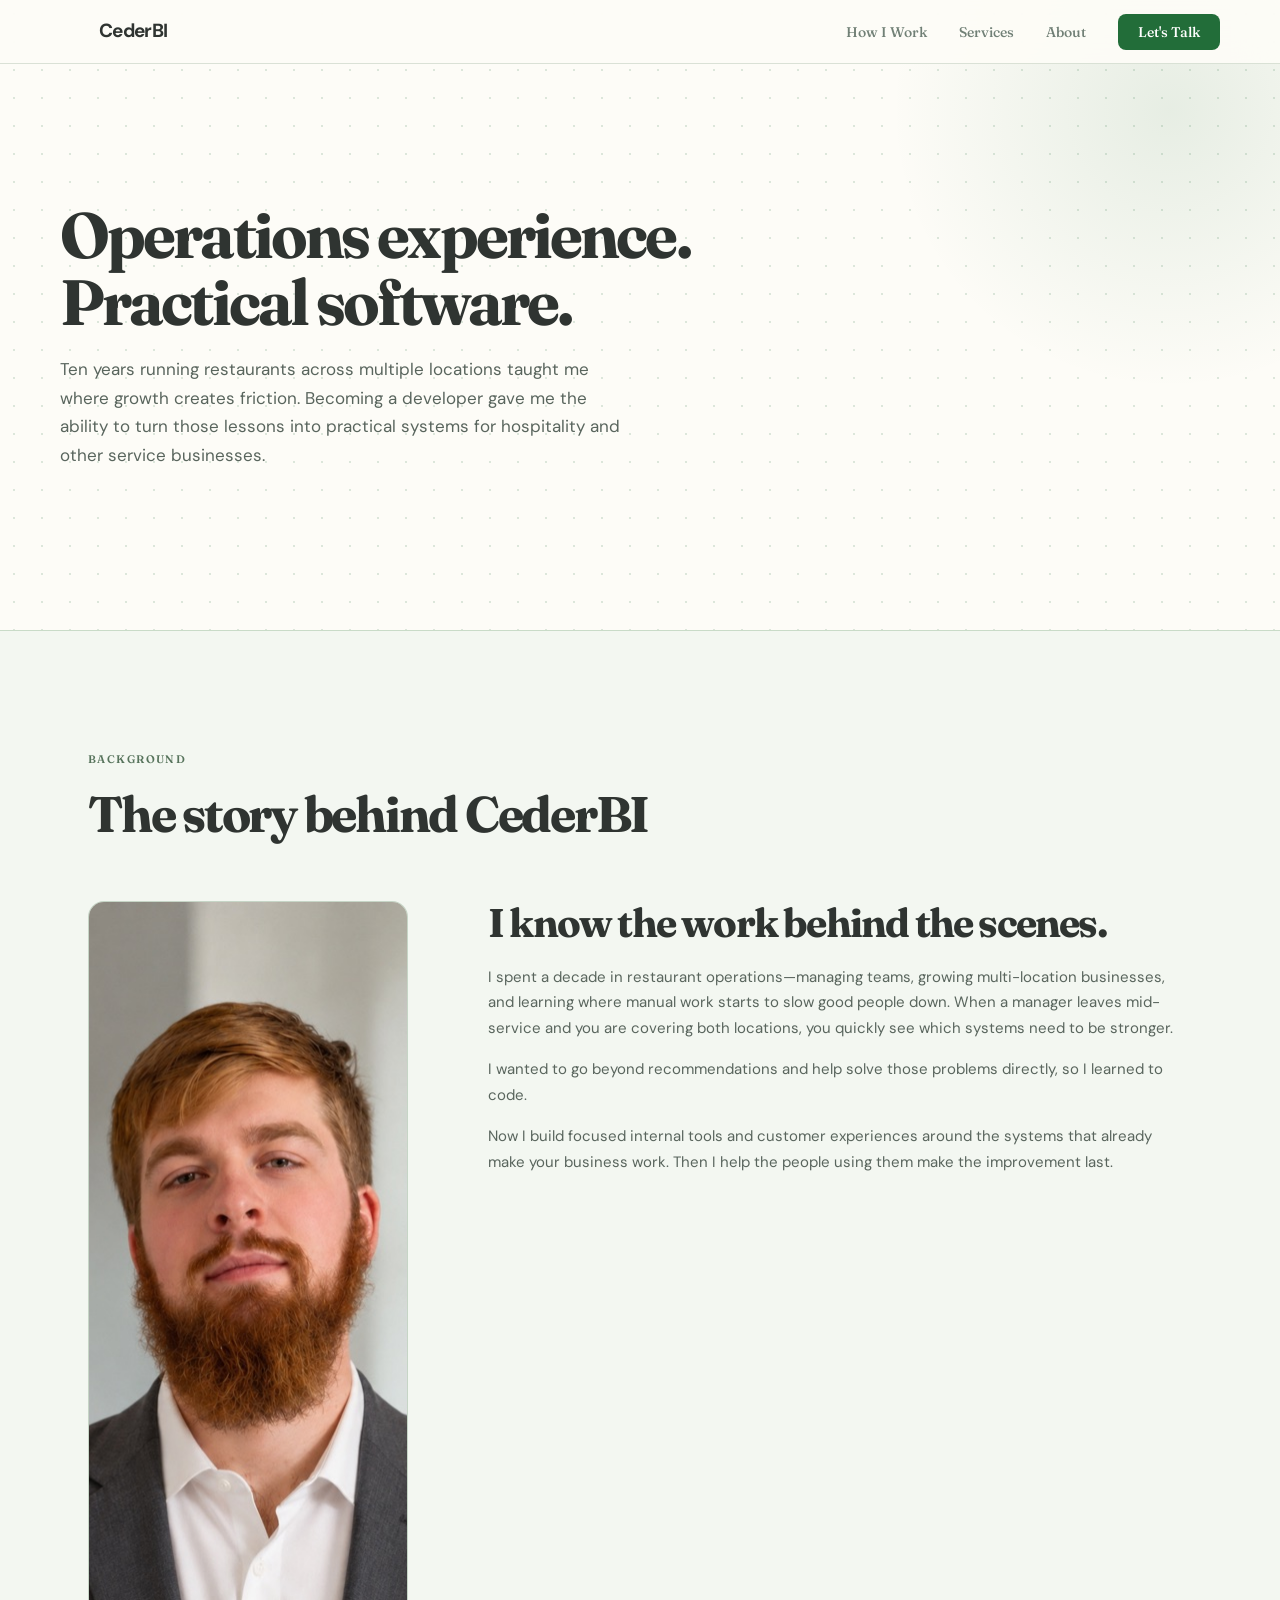
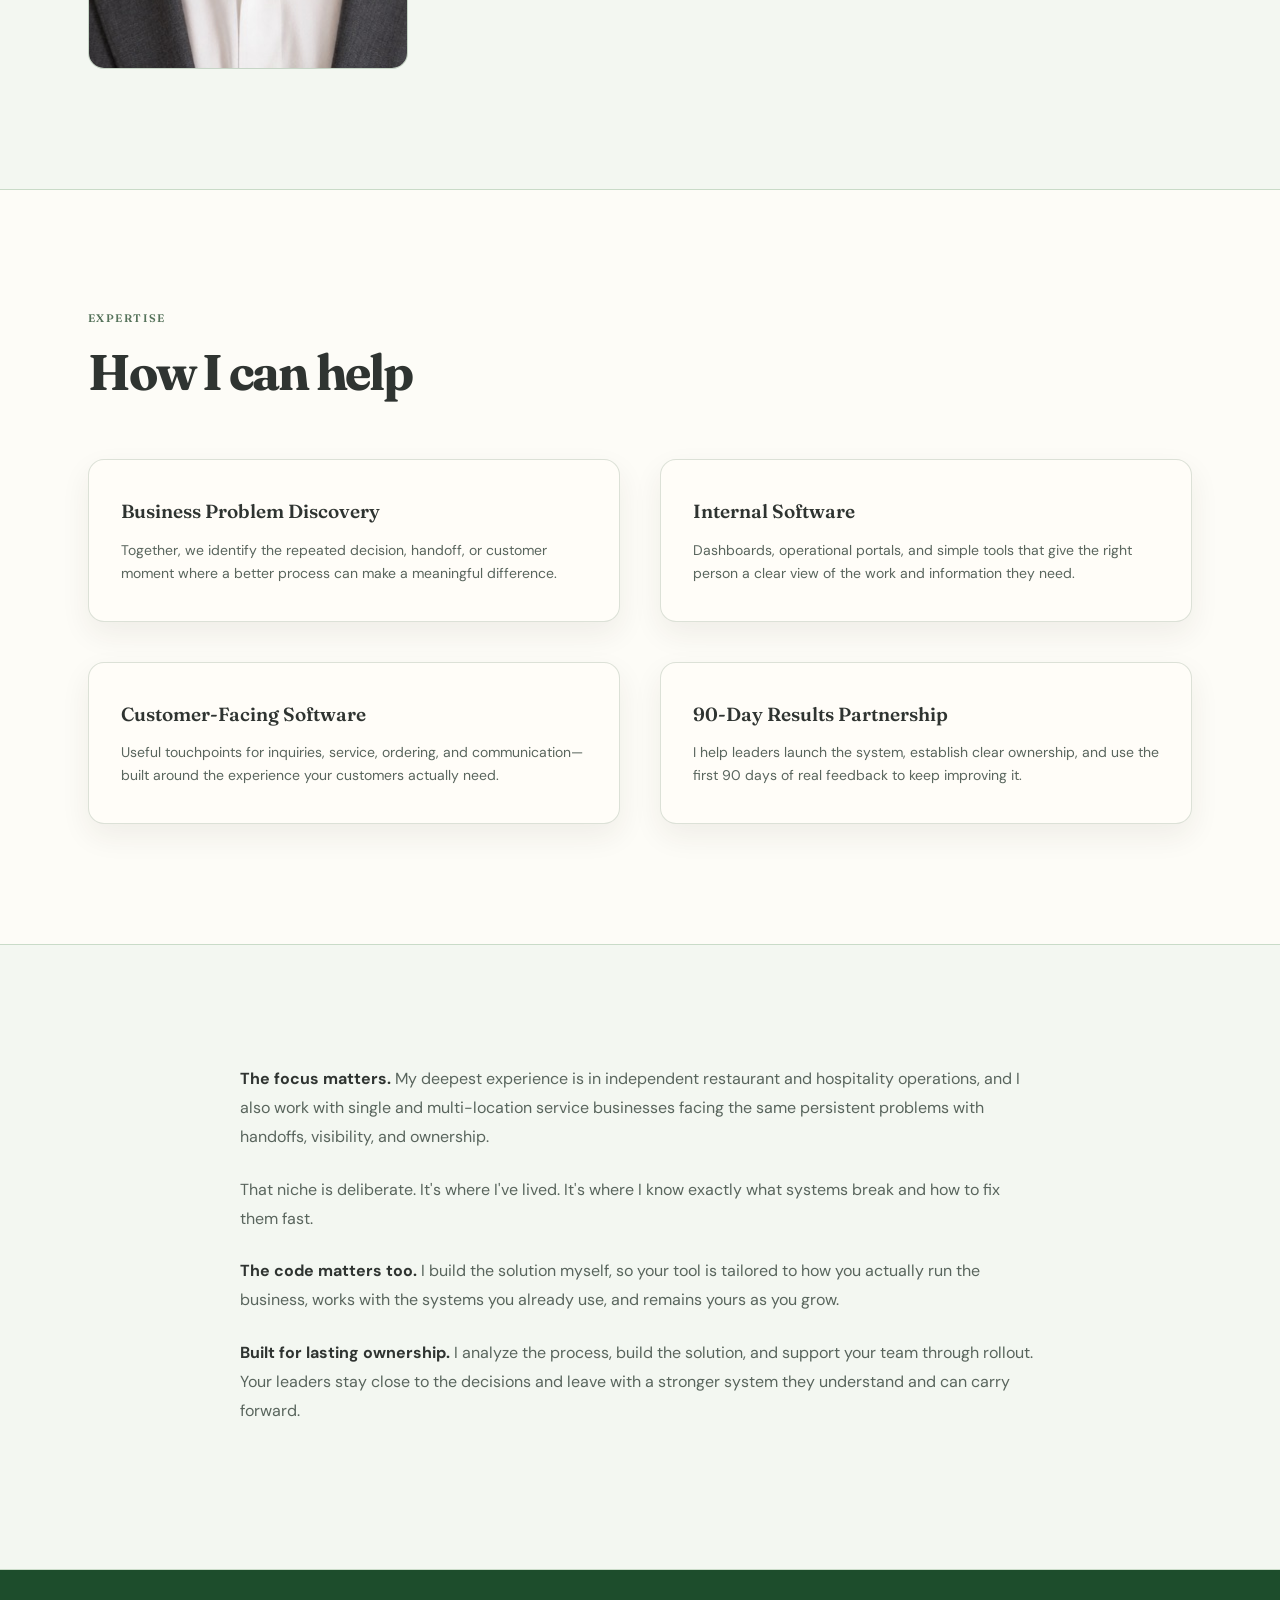
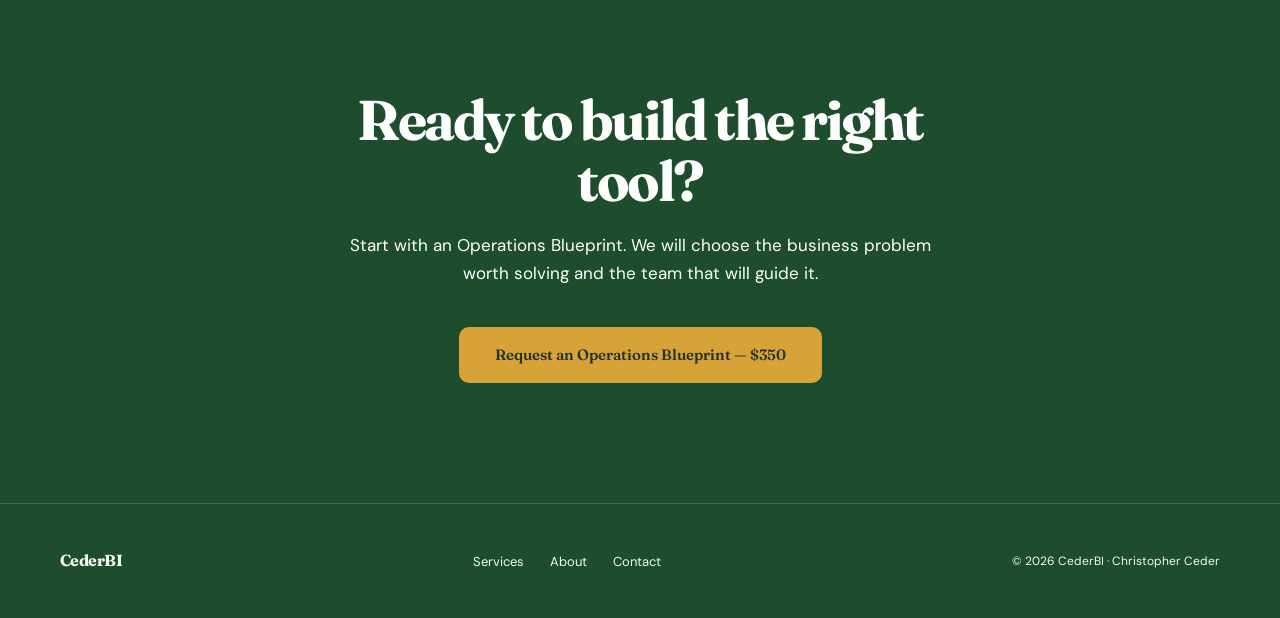
==== commit 4ed2c8fa: "Refactor website sales flow and offers" ====
--- a/about.html
+++ b/about.html
@@ -3,11 +3,11 @@
 <head>
   <meta charset="UTF-8" />
   <meta name="viewport" content="width=device-width, initial-scale=1.0" />
-  <title>About Christopher Ceder | Hospitality Software Builder</title>
-  <meta name="description" content="Christopher Ceder combines restaurant-operations experience with software development to build focused tools and coach hospitality teams to use them." />
+  <title>About Christopher Ceder | Hospitality &amp; Service Business Software Builder</title>
+  <meta name="description" content="Christopher Ceder combines restaurant-operations experience with software development to build practical systems for hospitality and service businesses." />
   <link rel="canonical" href="https://cederbi.com/about.html" />
   <meta property="og:title" content="About Christopher Ceder | CederBI" />
-  <meta property="og:description" content="An operator who builds focused software for hospitality teams." />
+  <meta property="og:description" content="An experienced restaurant operator who builds practical software for hospitality and service businesses." />
   <meta property="og:type" content="profile" />
   <meta property="og:url" content="https://cederbi.com/about.html" />
   <meta property="og:image" content="https://cederbi.com/logo.png" />
@@ -400,7 +400,7 @@
       nav .nav-links { display: none; }
     }
   </style>
-  <link rel="stylesheet" href="site.css?v=20260801-1" />
+  <link rel="stylesheet" href="site.css?v=20260801-2" />
 </head>
 <body>
   <a class="skip-link" href="#main-content">Skip to content</a>
@@ -424,7 +424,7 @@
     <div class="hero-glow"></div>
     <div class="hero-inner reveal">
       <h1>Operations experience.<br>Practical software.</h1>
-      <p>Ten years running restaurants across multiple locations taught me where growth creates friction. Becoming a developer gave me the ability to turn those lessons into practical tools for operators.</p>
+      <p>Ten years running restaurants across multiple locations taught me where growth creates friction. Becoming a developer gave me the ability to turn those lessons into practical systems for hospitality and other service businesses.</p>
     </div>
   </section>
 
@@ -478,8 +478,8 @@
         </div>
 
         <div class="expertise-card reveal d2">
-          <h3>90-Day Rollout &amp; Results</h3>
-          <p>I help leaders launch the tool, establish clear ownership, and use the first 90 days to build habits that keep it useful.</p>
+          <h3>90-Day Results Partnership</h3>
+          <p>I help leaders launch the system, establish clear ownership, and use the first 90 days of real feedback to keep improving it.</p>
         </div>
       </div>
     </div>
@@ -490,7 +490,7 @@
   <section class="story-section">
     <div class="wrap">
       <div class="story-inner reveal">
-        <p><strong>The focus matters.</strong> I work with independent restaurant and hospitality groups with 2–10 locations that have a persistent business problem and want to give their team a better way to handle it.</p>
+        <p><strong>The focus matters.</strong> My deepest experience is in independent restaurant and hospitality operations, and I also work with single and multi-location service businesses facing the same persistent problems with handoffs, visibility, and ownership.</p>
         
         <p>That niche is deliberate. It's where I've lived. It's where I know exactly what systems break and how to fix them fast.</p>
 
@@ -507,7 +507,7 @@
     <div class="cta-inner reveal">
       <h2>Ready to build the right tool?</h2>
       <p>Start with an Operations Blueprint. We will choose the business problem worth solving and the team that will guide it.</p>
-      <a class="btn btn-primary" href="contact.html" style="font-size:15px;padding:16px 36px;">Book an Operations Blueprint — $350</a>
+      <a class="btn btn-primary" href="contact.html" style="font-size:15px;padding:16px 36px;">Request an Operations Blueprint — $350</a>
     </div>
   </section>
 
@@ -525,7 +525,7 @@
     </div>
   </footer>
 
-  <script src="site.js?v=20260801-1" defer></script>
+  <script src="site.js?v=20260801-4" defer></script>
 
 </body>
 </html>
--- a/site.css
+++ b/site.css
@@ -213,6 +213,70 @@
   --demo-line: #eadbc5;
   box-shadow: 0 18px 46px rgba(87, 59, 37, .1);
 }
+/* Each concept keeps the shared interaction model but has its own visual rhythm. */
+.demo-variant-1 .demo-metric { border-top: 3px solid var(--demo-brand); }
+.demo-variant-1 .demo-chart { box-shadow: inset 0 3px 0 var(--demo-accent); }
+
+.demo-variant-2 .demo-shell { grid-template-columns: 194px minmax(0, 1fr); }
+.demo-variant-2 .demo-sidebar { background: var(--demo-ink); border-right: 0; }
+.demo-variant-2 .demo-brand { color: #fff; }
+.demo-variant-2 .demo-nav-item { color: rgba(255,255,255,.62); }
+.demo-variant-2 .demo-nav-item.is-current { background: rgba(255,255,255,.12); color: #fff; box-shadow: none; }
+.demo-variant-2 .demo-nav-item:not(.is-current):hover { background: rgba(255,255,255,.07); color: #fff; }
+.demo-variant-2 .demo-metric { border-radius: 6px; }
+
+.demo-variant-3 .demo-shell { display: block; }
+.demo-variant-3 .demo-sidebar { display: flex; align-items: center; gap: 5px; padding: 12px 20px; border-right: 0; border-bottom: 1px solid var(--demo-line); }
+.demo-variant-3 .demo-brand { margin: 0 auto 0 0; }
+.demo-variant-3 .demo-nav-item { width: auto; margin: 0; }
+.demo-variant-3 .demo-main { padding-top: 23px; }
+.demo-variant-3 .demo-metric { background: transparent; }
+
+.demo-variant-4 .demo-frame,
+.demo-variant-4 .demo-metric,
+.demo-variant-4 .demo-location,
+.demo-variant-4 .demo-tabs { border-radius: 3px; }
+.demo-variant-4 .demo-sidebar { background: var(--demo-card); }
+.demo-variant-4 .demo-nav-item.is-current { border-left: 3px solid var(--demo-brand); border-radius: 2px; background: var(--demo-panel); box-shadow: none; }
+.demo-variant-4 .demo-progress { height: 3px; border-radius: 0; }
+
+.demo-variant-5 .demo-shell { grid-template-columns: minmax(0, 1fr) 172px; }
+.demo-variant-5 .demo-main { order: 1; }
+.demo-variant-5 .demo-sidebar { order: 2; border-right: 0; border-left: 1px solid var(--demo-line); }
+.demo-variant-5 .demo-brand-mark { border-radius: 50%; }
+.demo-variant-5 .demo-location { box-shadow: 0 8px 24px rgba(38,59,90,.07); }
+
+.demo-variant-6 .demo-main::after { display: block; clear: both; content: ''; }
+.demo-variant-6 .demo-metrics { float: left; width: 31%; grid-template-columns: 1fr 1fr; }
+.demo-variant-6 .demo-location-grid { float: right; width: calc(69% - 13px); grid-template-columns: 1fr; }
+.demo-variant-6 .demo-location { display: grid; grid-template-columns: 1.2fr repeat(3, 1fr); align-items: center; gap: 8px; padding: 12px 15px; }
+.demo-variant-6 .demo-location h4,
+.demo-variant-6 .demo-location p { margin: 0; }
+.demo-variant-6 .demo-location p { display: block; }
+.demo-variant-6 .demo-location p strong { display: block; margin-top: 3px; }
+.demo-variant-6 .demo-progress { display: none; }
+
+.demo-variant-7 .demo-window-bar { background: var(--demo-brand); border-bottom: 0; }
+.demo-variant-7 .demo-window-title { color: #fff; }
+.demo-variant-7 .demo-window-dot { background: rgba(255,255,255,.35); }
+.demo-variant-7 .demo-window-dot:first-child { background: var(--demo-accent); }
+.demo-variant-7 .demo-nav-item { border-radius: 999px; }
+.demo-variant-7 .demo-queue-card:first-child { transform: translateY(8px); }
+
+.demo-variant-8 .demo-sidebar { background: #1f304a; border-right: 0; }
+.demo-variant-8 .demo-brand { color: #fff; }
+.demo-variant-8 .demo-nav-item { color: #9fb1cb; }
+.demo-variant-8 .demo-nav-item.is-current { background: var(--demo-brand); color: #fff; box-shadow: none; }
+.demo-variant-8 .demo-nav-item:not(.is-current):hover { background: rgba(255,255,255,.08); color: #fff; }
+.demo-variant-8 .demo-queue { grid-template-columns: 1.15fr .85fr; }
+.demo-variant-8 .demo-queue-card { border: 0; box-shadow: 0 6px 20px rgba(38,59,90,.09); }
+
+.demo-variant-9 .demo-frame { box-shadow: inset 0 0 0 5px #f3e8d6; }
+.demo-variant-9 .demo-window-bar { justify-content: flex-end; }
+.demo-variant-9 .demo-window-title { order: -1; margin: 0 auto 0 0; color: var(--demo-ink); font-family: var(--f-disp); font-size: 14px; }
+.demo-variant-9 .demo-brand-mark { border-radius: 2px 12px 2px 12px; }
+.demo-variant-9 .demo-queue-card { border-radius: 18px 4px 18px 4px; }
+
 .demo-window-bar {
   height: 48px;
   display: flex;
@@ -294,6 +358,60 @@
 .demo-report-row { display: grid; grid-template-columns: 1.35fr .8fr .7fr; gap: 12px; padding: 12px 15px; border-top: 1px solid var(--demo-line); color: var(--demo-ink); font-size: 11px; font-weight: 700; }
 .demo-report-row:first-child { border-top: 0; color: var(--demo-muted); font-size: 10px; letter-spacing: .04em; text-transform: uppercase; }
 .demo-report-row span:last-child { color: var(--demo-brand); }
+.demo-card-head { display: flex; align-items: center; justify-content: space-between; gap: 12px; margin-bottom: 11px; }
+.demo-card-head h4 { margin: 0; color: var(--demo-ink); font-size: 13px; }
+.demo-card-head > span { color: var(--demo-brand); font-size: 10px; font-weight: 800; }
+.demo-action { flex: 0 0 auto; padding: 6px 8px; border: 1px solid var(--demo-brand); border-radius: 6px; background: var(--demo-brand); color: #fff; font: 800 9px var(--f-body); cursor: pointer; transition: transform .15s ease, opacity .15s ease; }
+.demo-action:hover { transform: translateY(-1px); }
+.demo-action.is-done { border-color: var(--demo-line); background: var(--demo-panel); color: var(--demo-brand); opacity: .85; }
+.demo-badge { display: inline-block; padding: 4px 6px; border-radius: 999px; background: var(--demo-panel); color: var(--demo-brand); font-size: 9px; font-weight: 800; }
+.demo-data-card { overflow: hidden; border: 1px solid var(--demo-line); border-radius: 12px; background: var(--demo-card); }
+.demo-data-card > .demo-card-head { padding: 15px 16px 3px; }
+.demo-data-table { padding: 0 16px 10px; }
+.demo-data-row { display: grid; grid-template-columns: minmax(0, 1.4fr) minmax(78px, .85fr) minmax(88px, .8fr); align-items: center; gap: 12px; min-height: 43px; border-top: 1px solid var(--demo-line); color: var(--demo-ink); font-size: 11px; font-weight: 700; }
+.demo-data-row.is-head { min-height: 31px; border-top: 0; color: var(--demo-muted); font-size: 9px; letter-spacing: .06em; text-transform: uppercase; }
+.demo-data-row > span:last-child { color: var(--demo-brand); text-align: right; }
+.demo-data-row .demo-action { margin-left: auto; }
+.demo-kanban { display: grid; grid-template-columns: repeat(3, minmax(0, 1fr)); gap: 11px; }
+.demo-kanban-column { min-width: 0; padding: 13px; border-radius: 11px; background: var(--demo-panel); }
+.demo-task-card { margin-top: 9px; padding: 11px; border: 1px solid var(--demo-line); border-radius: 9px; background: var(--demo-card); box-shadow: 0 3px 10px rgba(32,50,35,.04); }
+.demo-task-card strong { display: block; overflow: hidden; color: var(--demo-ink); font-size: 11px; text-overflow: ellipsis; white-space: nowrap; }
+.demo-task-card p { margin: 5px 0 10px; color: var(--demo-muted); font-size: 9px; line-height: 1.35; }
+.demo-task-card > div { display: flex; align-items: center; justify-content: space-between; gap: 5px; }
+.demo-timeline { padding: 5px 16px; border: 1px solid var(--demo-line); border-radius: 12px; background: var(--demo-card); }
+.demo-time-row { display: grid; grid-template-columns: 45px 9px minmax(0, 1fr) auto; align-items: center; gap: 11px; min-height: 62px; border-top: 1px solid var(--demo-line); }
+.demo-time-row:first-child { border-top: 0; }
+.demo-time-row time { color: var(--demo-muted); font-size: 9px; font-weight: 800; }
+.demo-time-row > i { width: 9px; height: 9px; border: 2px solid var(--demo-accent); border-radius: 50%; }
+.demo-time-row > i.is-good { border-color: var(--demo-brand); background: var(--demo-brand); }
+.demo-time-row strong { display: block; color: var(--demo-ink); font-size: 11px; }
+.demo-time-row p { margin: 4px 0 0; color: var(--demo-muted); font-size: 9px; }
+.demo-time-row > span { color: var(--demo-brand); font-size: 9px; font-weight: 800; text-align: right; }
+.demo-inbox { display: grid; grid-template-columns: minmax(155px, .72fr) minmax(0, 1.28fr); overflow: hidden; min-height: 260px; border: 1px solid var(--demo-line); border-radius: 12px; background: var(--demo-card); }
+.demo-conversations { border-right: 1px solid var(--demo-line); }
+.demo-conversation { display: grid; width: 100%; grid-template-columns: 7px minmax(0, 1fr) auto; align-items: center; gap: 8px; padding: 13px 11px; border: 0; border-top: 1px solid var(--demo-line); background: transparent; color: var(--demo-ink); text-align: left; cursor: pointer; }
+.demo-conversation:first-child { border-top: 0; }
+.demo-conversation.is-selected { background: var(--demo-panel); }
+.demo-conversation i { width: 7px; height: 7px; border-radius: 50%; background: var(--demo-accent); }
+.demo-conversation strong, .demo-conversation small { display: block; overflow: hidden; text-overflow: ellipsis; white-space: nowrap; }
+.demo-conversation strong { font-size: 10px; }
+.demo-conversation small { max-width: 130px; margin-top: 4px; color: var(--demo-muted); font-size: 8px; }
+.demo-conversation time { color: var(--demo-muted); font-size: 8px; }
+.demo-thread { padding: 15px; }
+.demo-message { max-width: 78%; margin: 10px 0; padding: 10px 11px; border-radius: 10px 10px 10px 2px; background: var(--demo-panel); color: var(--demo-ink); font-size: 10px; line-height: 1.45; }
+.demo-message.is-team { margin-left: auto; border-radius: 10px 10px 2px 10px; background: var(--demo-brand); color: #fff; }
+.demo-composer { display: flex; align-items: center; justify-content: space-between; gap: 10px; margin-top: 15px; padding: 8px 8px 8px 11px; border: 1px solid var(--demo-line); border-radius: 9px; color: var(--demo-muted); font-size: 9px; }
+.demo-check-panel { padding: 5px 17px 9px; border: 1px solid var(--demo-line); border-radius: 12px; background: var(--demo-card); }
+.demo-check-panel > .demo-card-head { padding-top: 11px; }
+.demo-check-row { display: grid; grid-template-columns: 24px minmax(0, 1fr) auto; align-items: center; gap: 11px; min-height: 57px; border-top: 1px solid var(--demo-line); }
+.demo-check-row > button { display: grid; width: 20px; height: 20px; place-items: center; border: 1px solid var(--demo-line); border-radius: 5px; background: var(--demo-card); color: #fff; font: 800 11px var(--f-body); cursor: pointer; }
+.demo-check-row.is-done > button { border-color: var(--demo-brand); background: var(--demo-brand); }
+.demo-check-row strong { display: block; color: var(--demo-ink); font-size: 11px; }
+.demo-check-row p { margin: 3px 0 0; color: var(--demo-muted); font-size: 9px; }
+.demo-check-row > span { color: var(--demo-brand); font-size: 9px; font-weight: 800; }
+.demo-check-row.is-done strong { color: var(--demo-muted); text-decoration: line-through; }
+.demo-toast { position: absolute; z-index: 5; right: 18px; bottom: 18px; padding: 9px 12px; border-radius: 8px; background: var(--demo-ink); color: #fff; box-shadow: 0 8px 24px rgba(0,0,0,.18); font-size: 10px; font-weight: 800; animation: demo-toast-in .2s ease both; }
+@keyframes demo-toast-in { from { opacity: 0; transform: translateY(7px); } }
 .showcase-footer { display: flex; align-items: center; justify-content: space-between; gap: 20px; margin: 22px 4px 0; }
 .showcase-dots { display: flex; flex-wrap: wrap; gap: 7px; }
 .showcase-dot { width: 8px; height: 8px; padding: 0; border: 0; border-radius: 50%; background: #b8c9b9; cursor: pointer; transition: transform .2s ease, background .2s ease; }
@@ -315,10 +433,25 @@
   .demo-main h3 { font-size: 23px; }
   .demo-tabs button { padding: 7px 8px; }
   .demo-metrics { grid-template-columns: repeat(2, minmax(0, 1fr)); }
-  .demo-bottom, .demo-queue, .demo-workspace-grid { grid-template-columns: 1fr; }
+  .demo-bottom, .demo-queue, .demo-workspace-grid, .demo-inbox { grid-template-columns: 1fr; }
+  .demo-kanban { grid-template-columns: 1fr; }
+  .demo-kanban-column:nth-child(n + 2) { display: none; }
+  .demo-conversations { border-right: 0; border-bottom: 1px solid var(--demo-line); }
+  .demo-conversation:nth-child(n + 3) { display: none; }
+  .demo-data-row { grid-template-columns: minmax(0, 1.25fr) minmax(70px, .75fr) minmax(82px, .8fr); gap: 7px; }
   .demo-location-grid { grid-template-columns: 1fr; }
   .demo-team-grid { grid-template-columns: 1fr; }
   .demo-location:nth-child(n + 3) { display: none; }
+  .demo-variant-2 .demo-shell,
+  .demo-variant-5 .demo-shell { grid-template-columns: 1fr; }
+  .demo-variant-5 .demo-main { order: 2; }
+  .demo-variant-5 .demo-sidebar { order: 1; border-left: 0; }
+  .demo-variant-6 .demo-metrics,
+  .demo-variant-6 .demo-location-grid { float: none; width: auto; }
+  .demo-variant-6 .demo-location { display: block; padding: 17px; }
+  .demo-variant-6 .demo-location h4 { margin-bottom: 13px; }
+  .demo-variant-6 .demo-location p { display: flex; margin: 7px 0; }
+  .demo-variant-6 .demo-location p strong { display: inline; margin-top: 0; }
   .showcase-footer { margin-top: 18px; }
 }
 
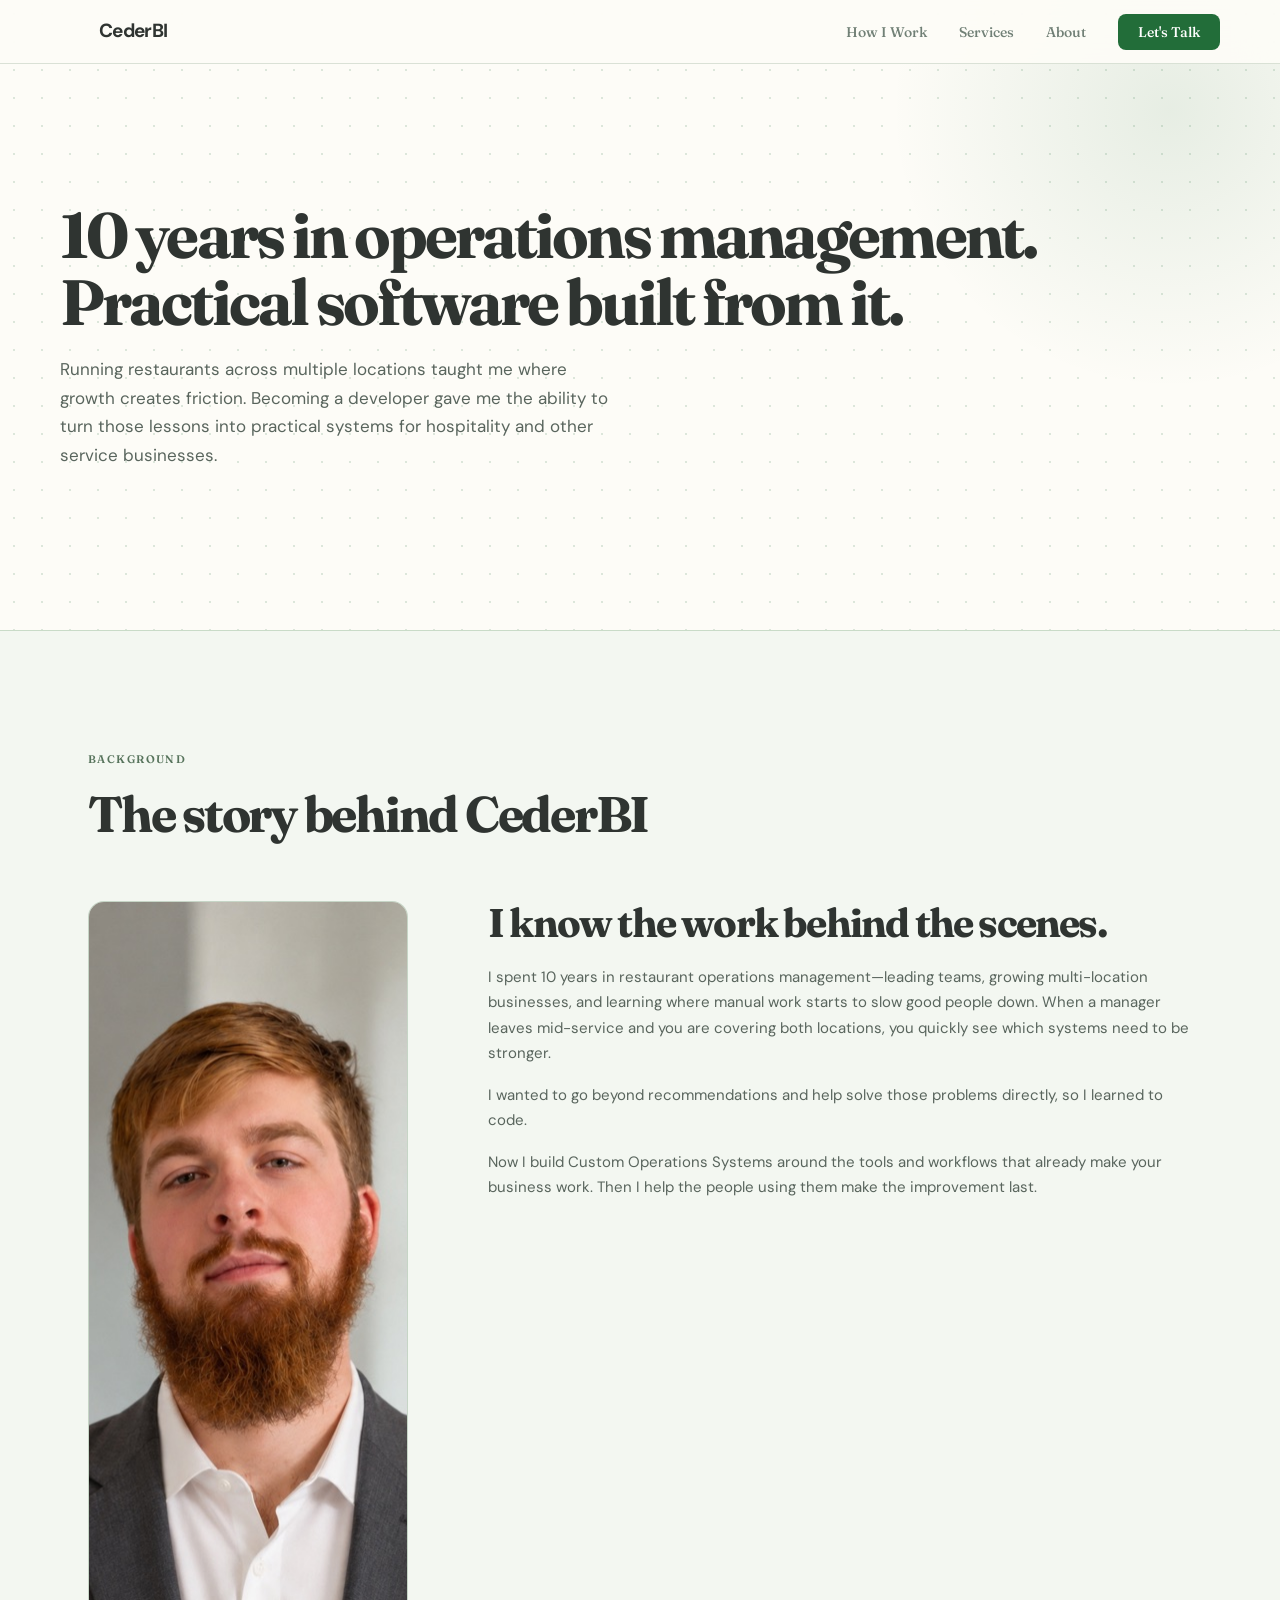
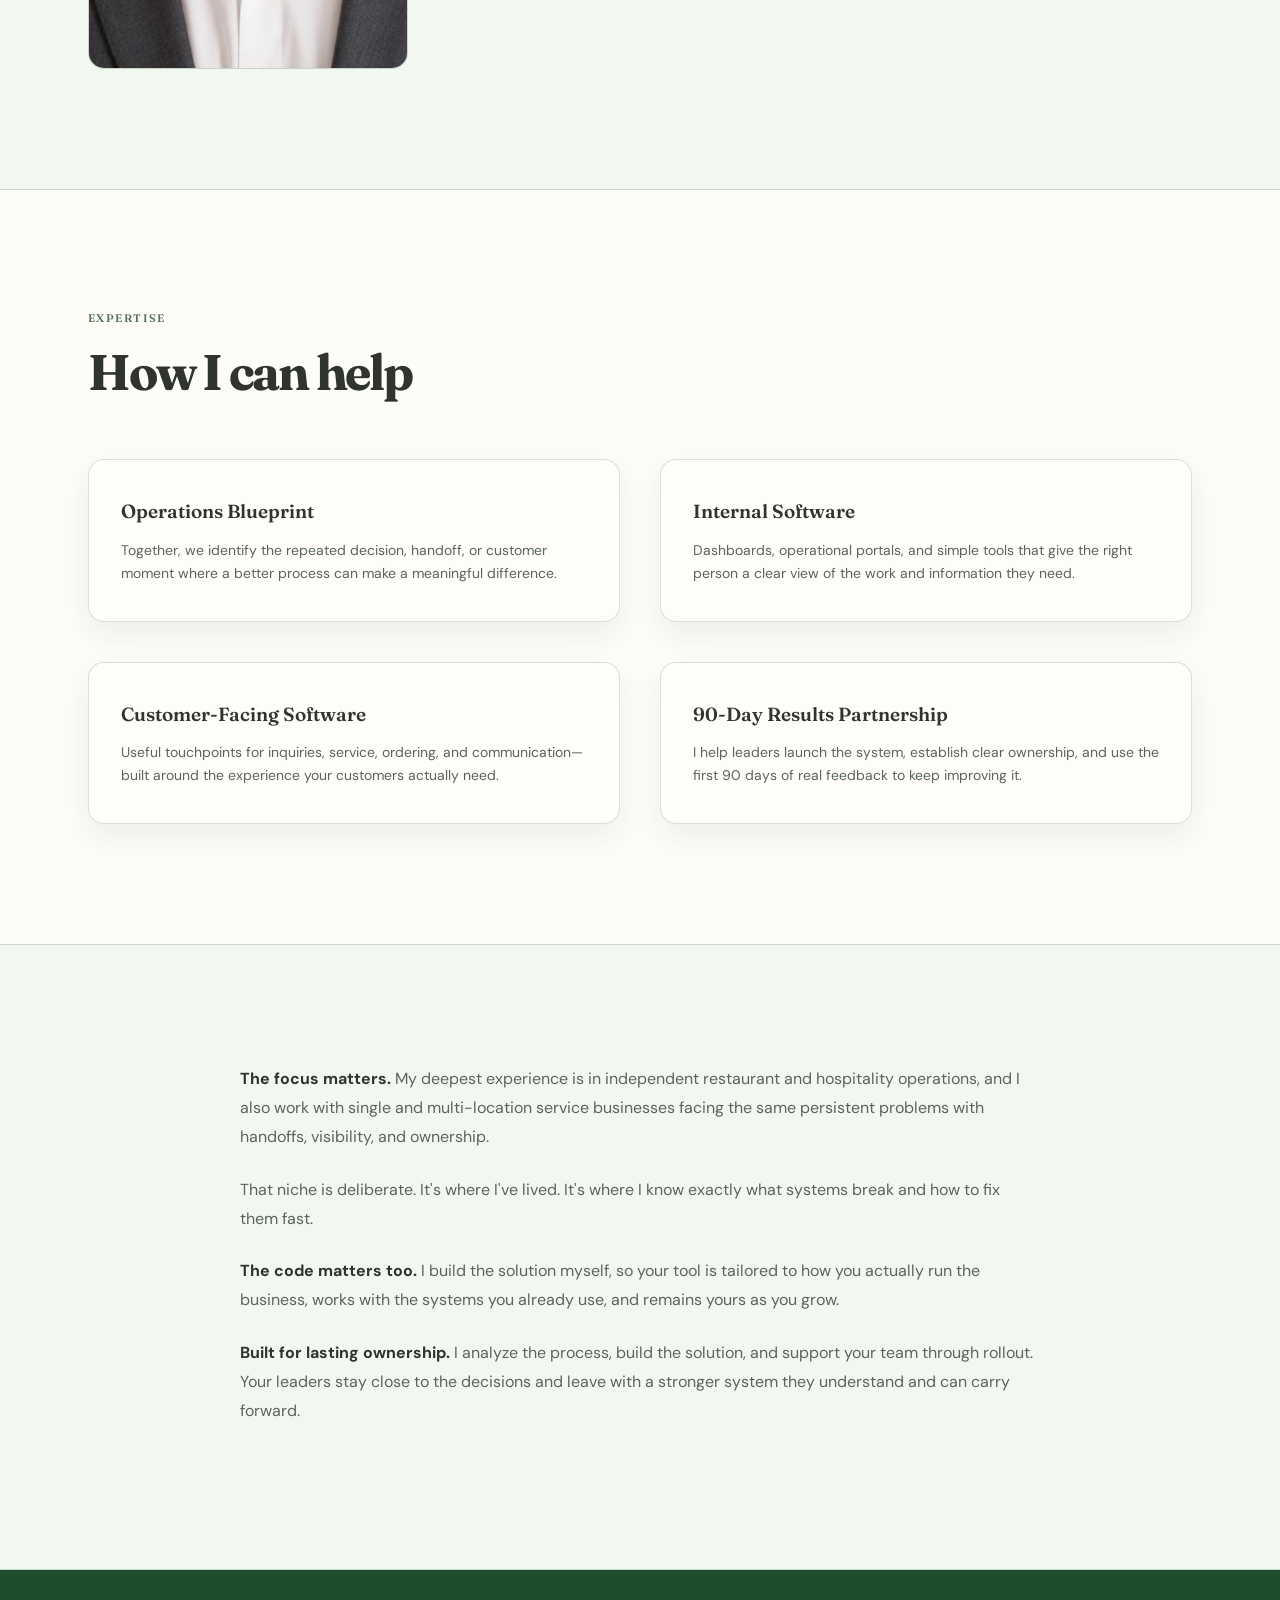
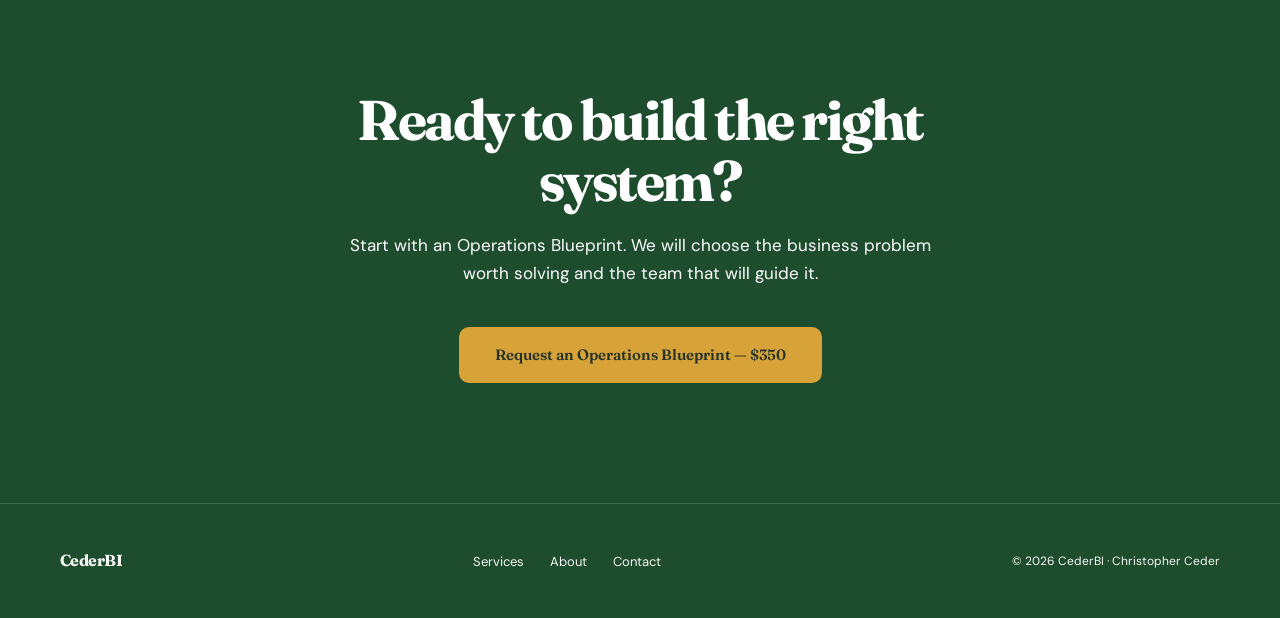
==== commit 89a5efb0: "Refine operations management messaging and contact conversion UX" ====
--- a/about.html
+++ b/about.html
@@ -4,7 +4,7 @@
   <meta charset="UTF-8" />
   <meta name="viewport" content="width=device-width, initial-scale=1.0" />
   <title>About Christopher Ceder | Hospitality &amp; Service Business Software Builder</title>
-  <meta name="description" content="Christopher Ceder combines restaurant-operations experience with software development to build practical systems for hospitality and service businesses." />
+  <meta name="description" content="Christopher Ceder combines 10 years of restaurant operations management with software development to build practical systems for hospitality and service businesses." />
   <link rel="canonical" href="https://cederbi.com/about.html" />
   <meta property="og:title" content="About Christopher Ceder | CederBI" />
   <meta property="og:description" content="An experienced restaurant operator who builds practical software for hospitality and service businesses." />
@@ -423,8 +423,8 @@
   <section class="hero">
     <div class="hero-glow"></div>
     <div class="hero-inner reveal">
-      <h1>Operations experience.<br>Practical software.</h1>
-      <p>Ten years running restaurants across multiple locations taught me where growth creates friction. Becoming a developer gave me the ability to turn those lessons into practical systems for hospitality and other service businesses.</p>
+      <h1>10 years in operations management.<br>Practical software built from it.</h1>
+      <p>Running restaurants across multiple locations taught me where growth creates friction. Becoming a developer gave me the ability to turn those lessons into practical systems for hospitality and other service businesses.</p>
     </div>
   </section>
 
@@ -444,9 +444,9 @@
 
         <div class="bio-content reveal d2">
           <h2>I know the work behind the scenes.</h2>
-          <p>I spent a decade in restaurant operations—managing teams, growing multi-location businesses, and learning where manual work starts to slow good people down. When a manager leaves mid-service and you are covering both locations, you quickly see which systems need to be stronger.</p>
+          <p>I spent 10 years in restaurant operations management—leading teams, growing multi-location businesses, and learning where manual work starts to slow good people down. When a manager leaves mid-service and you are covering both locations, you quickly see which systems need to be stronger.</p>
           <p>I wanted to go beyond recommendations and help solve those problems directly, so I learned to code.</p>
-          <p>Now I build focused internal tools and customer experiences around the systems that already make your business work. Then I help the people using them make the improvement last.</p>
+          <p>Now I build Custom Operations Systems around the tools and workflows that already make your business work. Then I help the people using them make the improvement last.</p>
         </div>
       </div>
     </div>
@@ -463,7 +463,7 @@
 
       <div class="expertise-grid">
         <div class="expertise-card reveal d1">
-          <h3>Business Problem Discovery</h3>
+          <h3>Operations Blueprint</h3>
           <p>Together, we identify the repeated decision, handoff, or customer moment where a better process can make a meaningful difference.</p>
         </div>
 
@@ -505,9 +505,9 @@
 
   <section class="cta-section">
     <div class="cta-inner reveal">
-      <h2>Ready to build the right tool?</h2>
+      <h2>Ready to build the right system?</h2>
       <p>Start with an Operations Blueprint. We will choose the business problem worth solving and the team that will guide it.</p>
-      <a class="btn btn-primary" href="contact.html" style="font-size:15px;padding:16px 36px;">Request an Operations Blueprint — $350</a>
+      <a class="btn btn-primary" href="contact.html?service=blueprint" style="font-size:15px;padding:16px 36px;">Request an Operations Blueprint — $350</a>
     </div>
   </section>
 
@@ -525,7 +525,7 @@
     </div>
   </footer>
 
-  <script src="site.js?v=20260801-4" defer></script>
+  <script src="site.js?v=20260801-6" defer></script>
 
 </body>
 </html>
